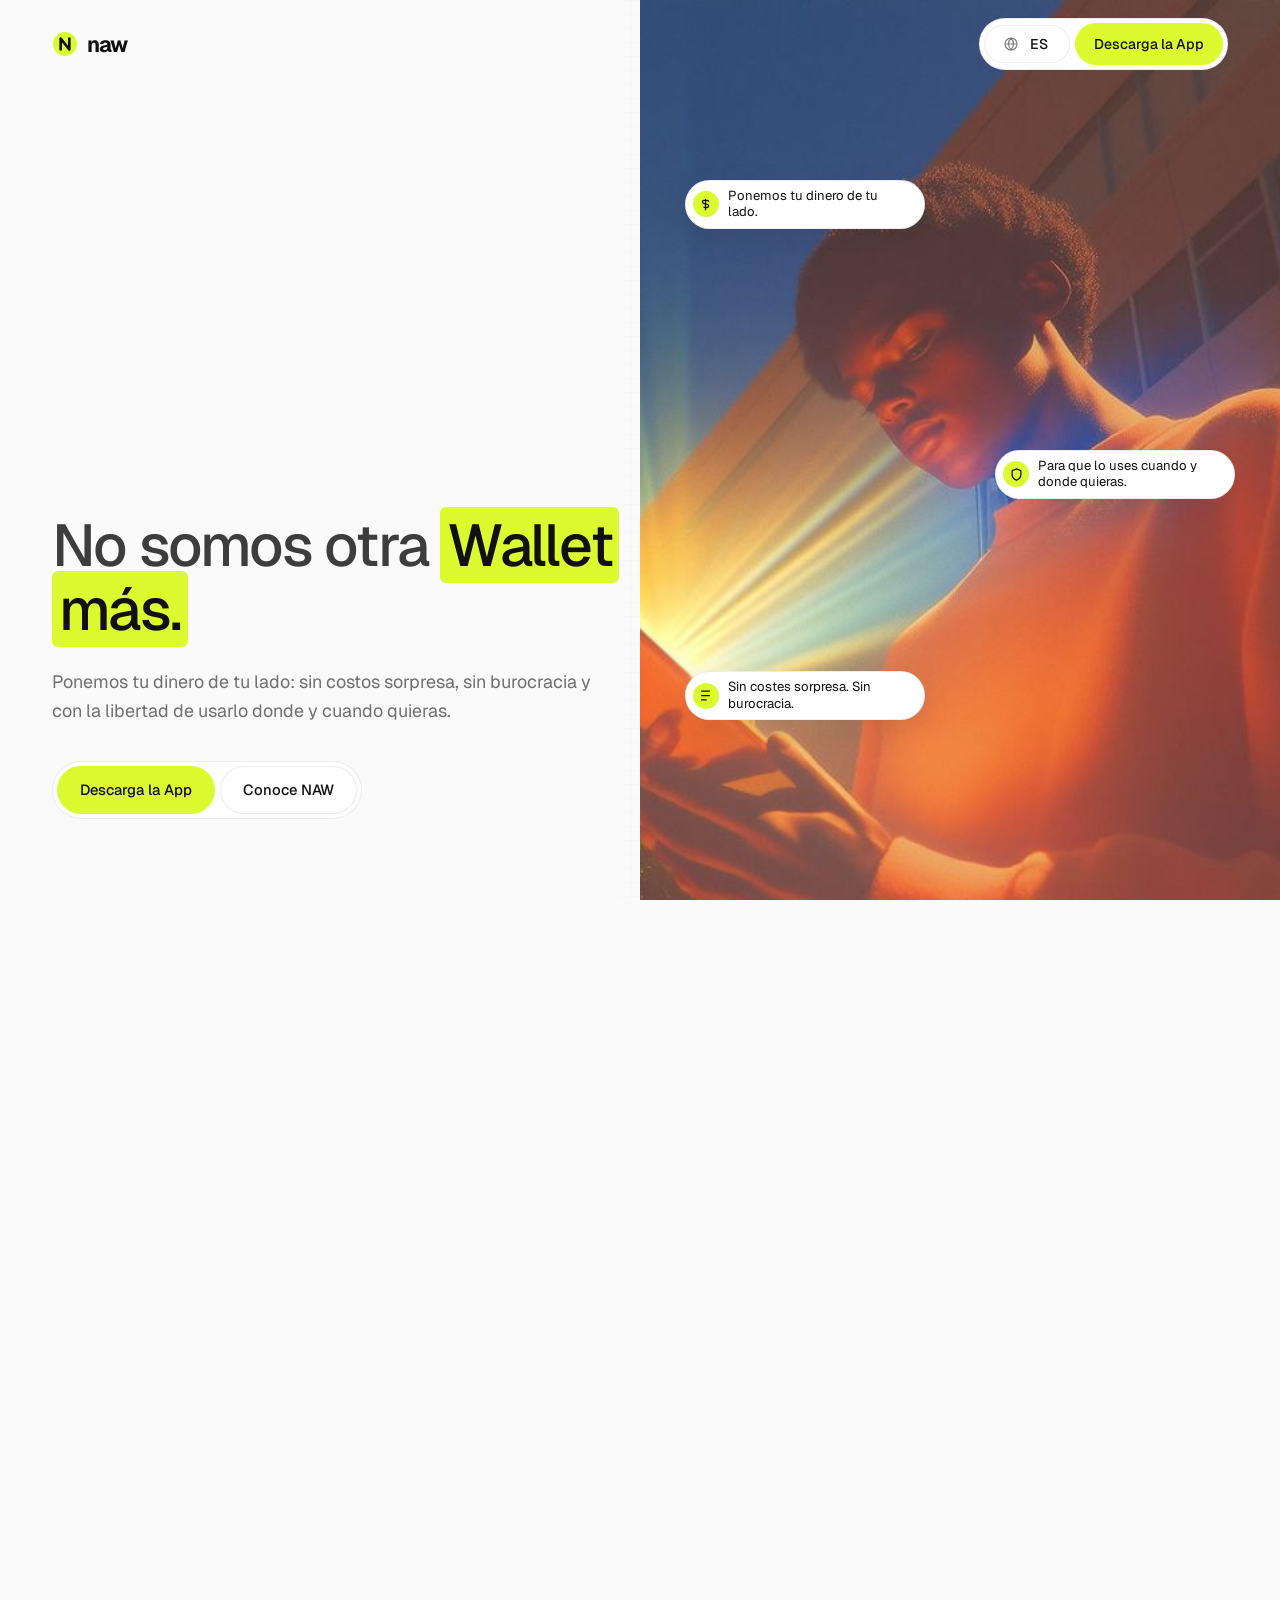
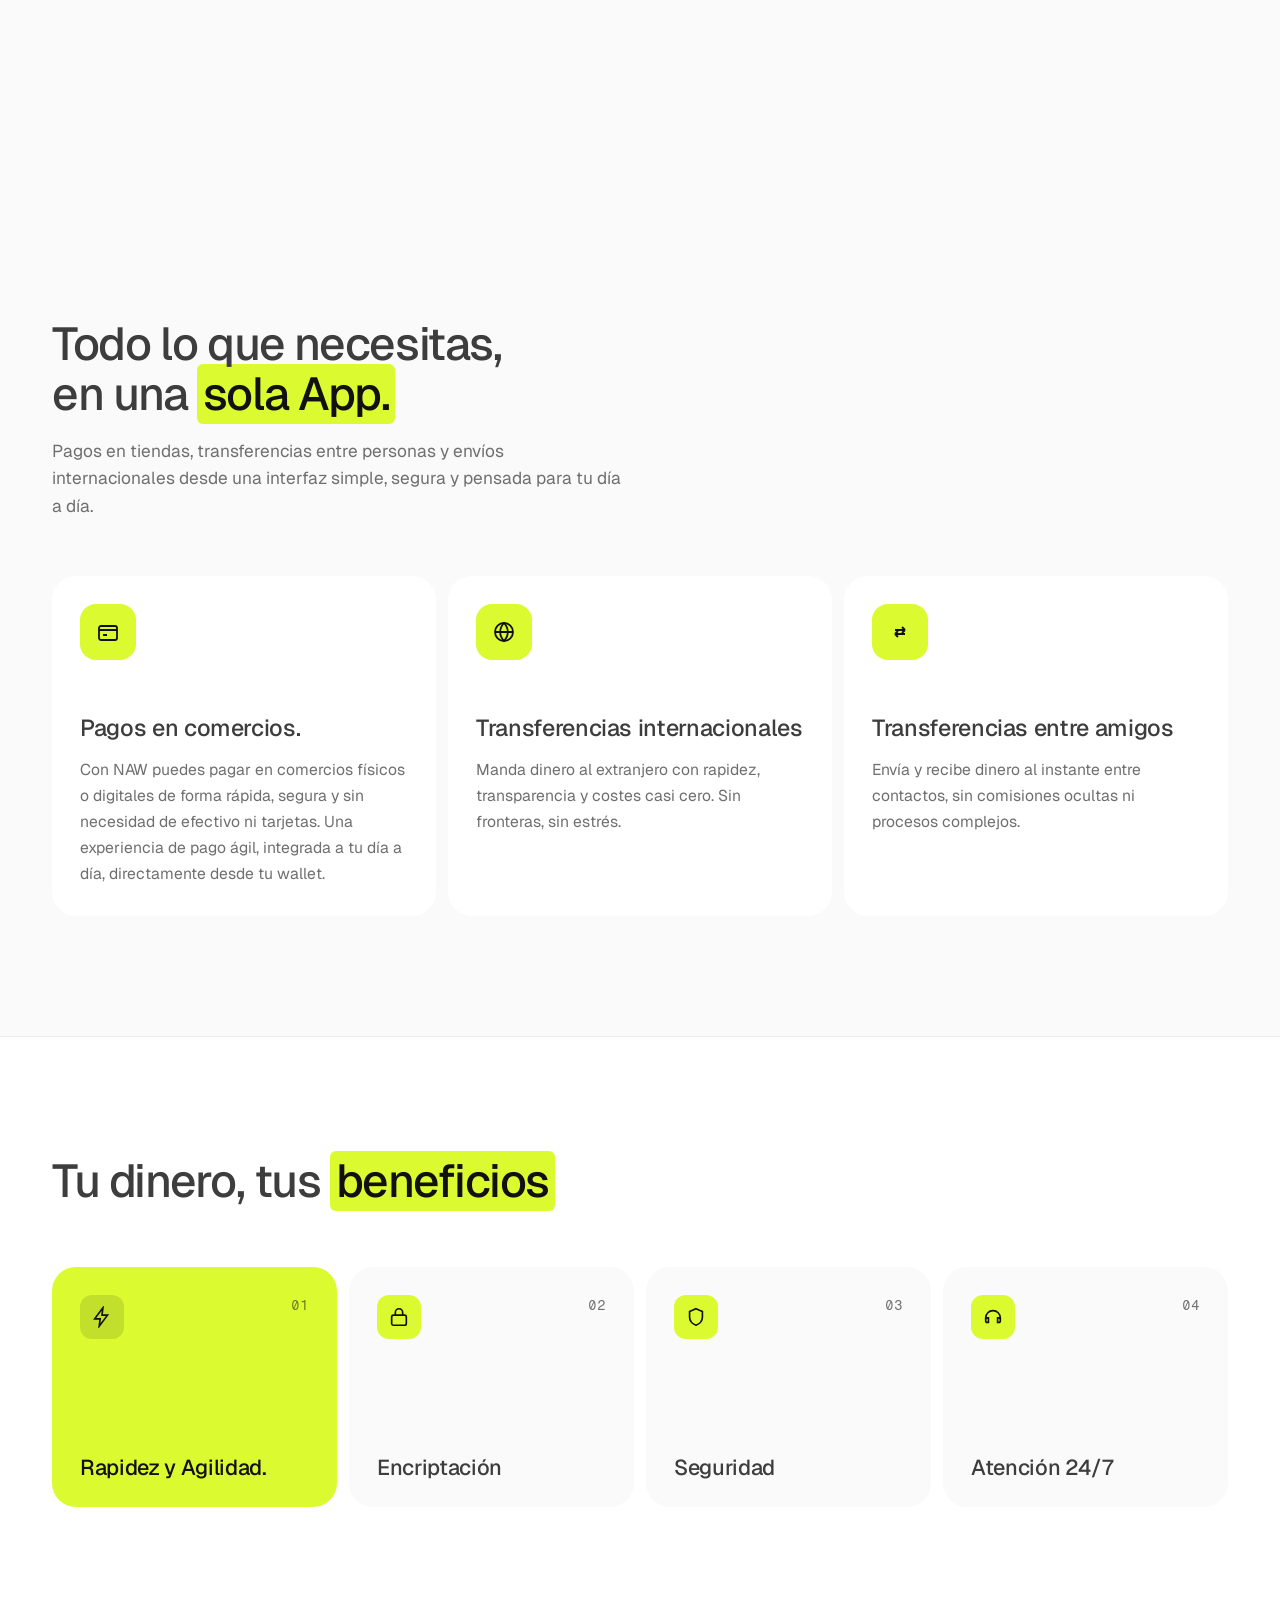
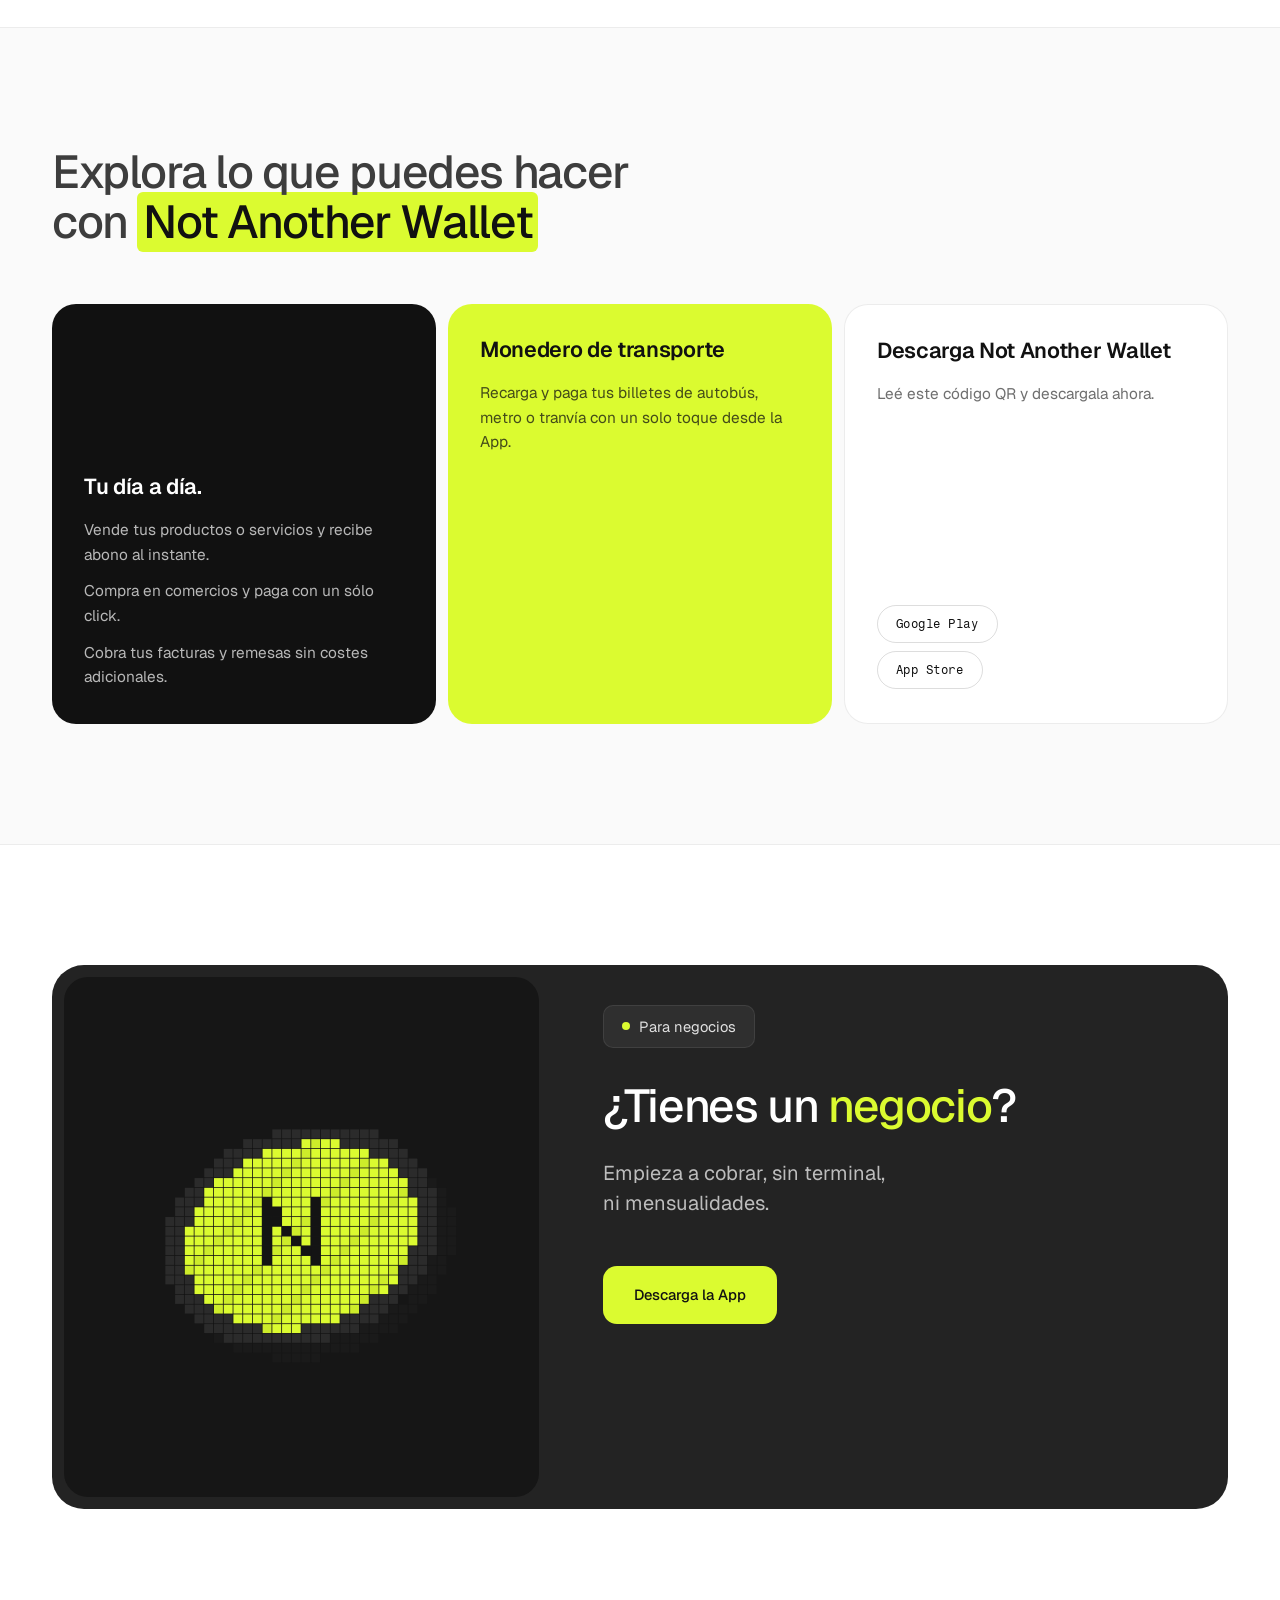
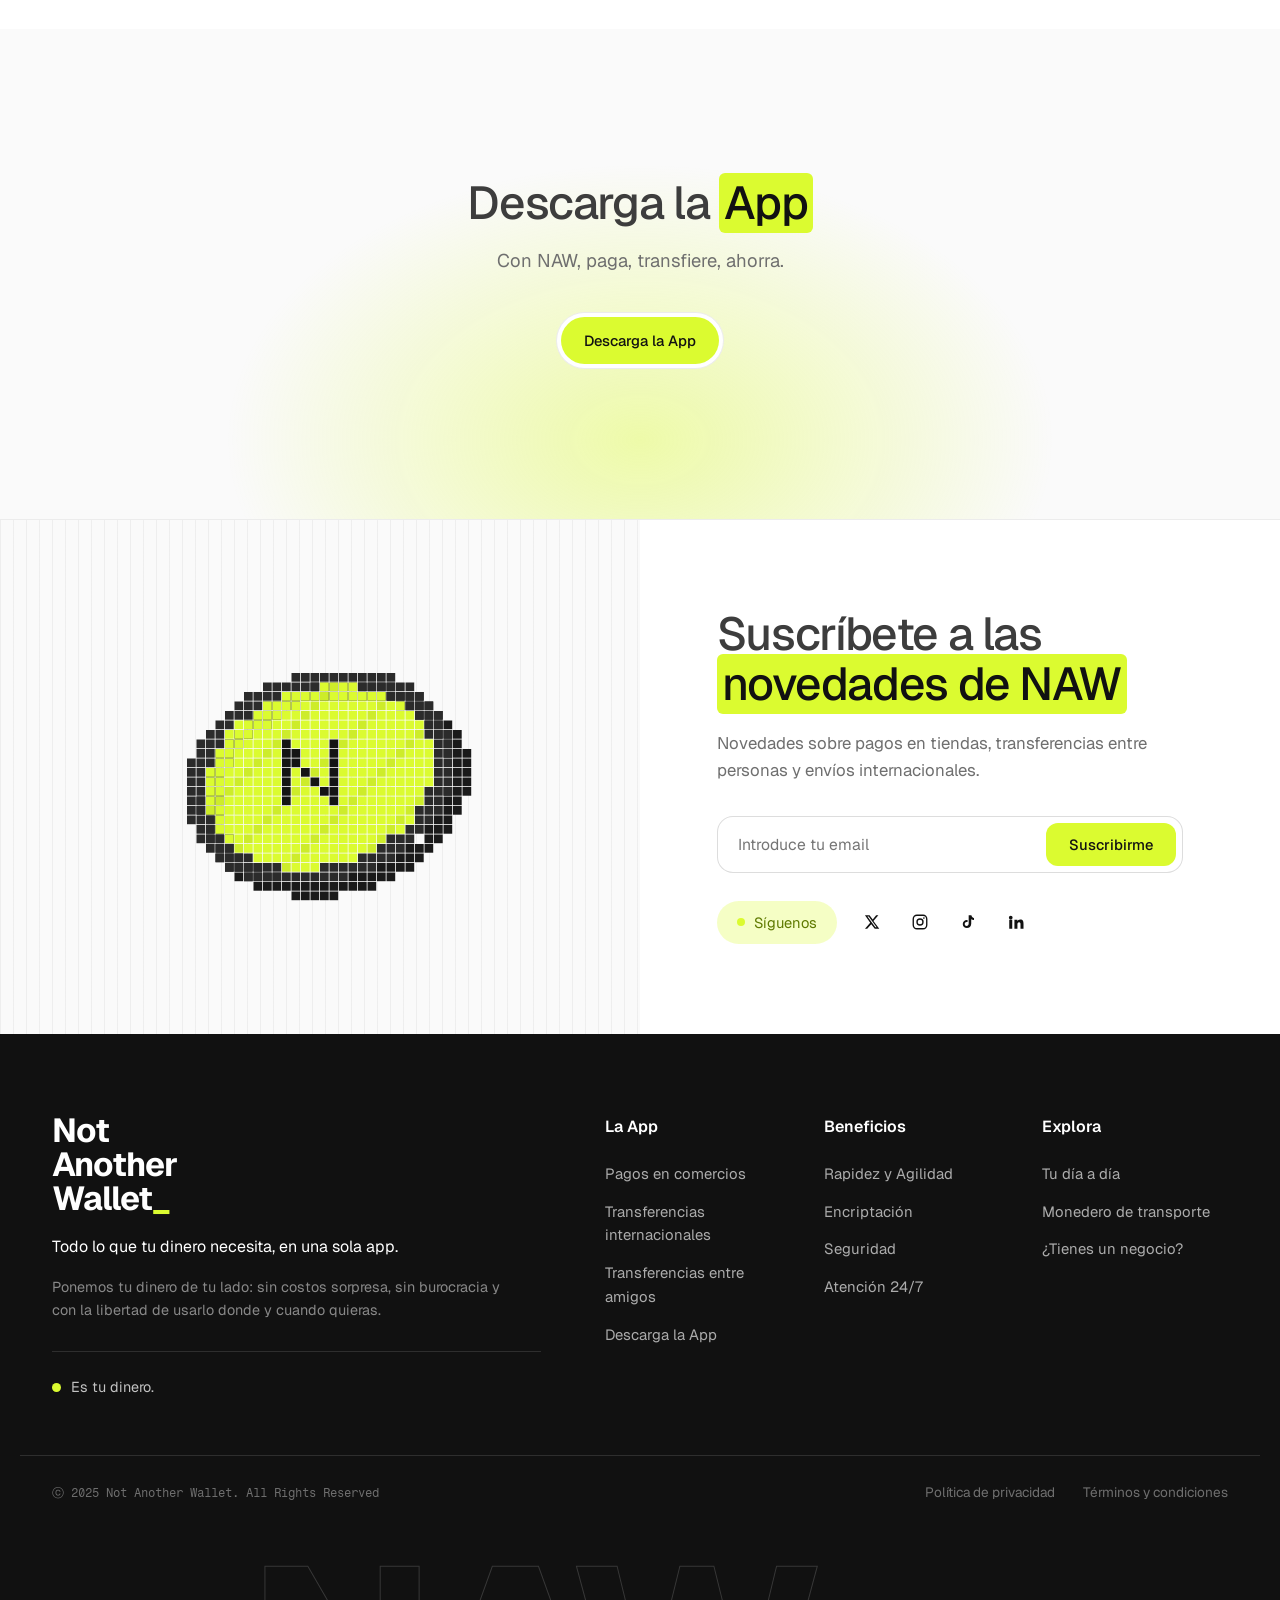
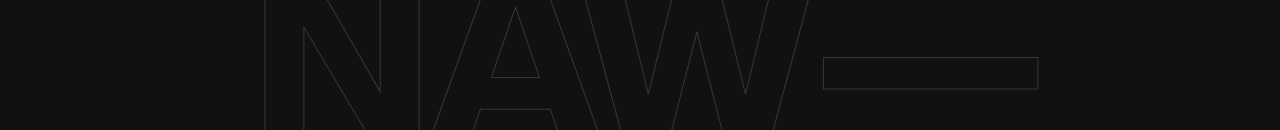
==== index.html @ c79d765e "NAW landing: V1 (hemi-style) + V0 (Framer clone) - Root: V1 build (hemi.xyz-inspired layout, lime br" ====
<!DOCTYPE html>
<html lang="es">
<head>
<meta charset="UTF-8">
<meta name="viewport" content="width=device-width, initial-scale=1.0">
<title>Not Another Wallet.</title>
<meta name="description" content="Todo lo que tu dinero necesita, en una sola app.">
<link rel="preconnect" href="https://fonts.googleapis.com">
<link rel="preconnect" href="https://fonts.gstatic.com" crossorigin>
<link href="https://fonts.googleapis.com/css2?family=Geist:wght@300;400;500;600;700&family=Fragment+Mono:wght@400&display=swap" rel="stylesheet">
<link rel="stylesheet" href="styles.css">
</head>
<body>

<!-- ============ NAV ============ -->
<header class="nav" id="nav">
  <div class="nav-inner">
    <a href="#" class="nav-logo">
      <span class="logo-mark"><svg viewBox="0 0 24 24" width="26" height="26"><circle cx="12" cy="12" r="11" fill="#dbfb30"/><path d="M8 17V7l8 10V7" stroke="#111" stroke-width="2.4" fill="none" stroke-linecap="round" stroke-linejoin="round"/></svg></span>
      <span class="logo-text">naw</span>
    </a>
    <div class="nav-cta">
      <button class="btn btn-white btn-sm lang-toggle" id="langToggle" type="button" aria-label="Cambiar a inglés">
        <svg viewBox="0 0 24 24" width="16" height="16" fill="none" stroke="currentColor" stroke-width="1.7"><circle cx="12" cy="12" r="9"/><path d="M3 12h18M12 3c2.4 2.6 3.7 5.7 3.7 9S14.4 18.4 12 21c-2.4-2.6-3.7-5.7-3.7-9S9.6 5.6 12 3Z"/></svg>
        <span id="langLabel">ES</span>
      </button>
      <a href="#descarga" class="btn btn-primary btn-sm" data-en="Download the App">Descarga la App</a>
      <button class="nav-burger" id="burger" aria-label="Menú"><span></span><span></span><span></span></button>
    </div>
  </div>
  <div class="nav-mobile" id="navMobile">
    <a href="#app" data-en="The App">La App</a>
    <a href="#beneficios" data-en="Benefits">Beneficios</a>
    <a href="#explora" data-en="Explore">Explora</a>
    <a href="#negocios" data-en="Business">Negocios</a>
    <a href="#descarga" class="btn btn-primary" data-en="Download the App">Descarga la App</a>
  </div>
</header>

<!-- ============ HERO ============ -->
<div class="hero-stage" id="heroStage">
<section class="hero">
  <div class="hero-pixels" aria-hidden="true"></div>
  <div class="hero-illustration reveal" data-delay="300">
    <figure class="hero-photo">
      <img src="assets/hero.png" alt="Persona usando Not Another Wallet en su teléfono" draggable="false">
    </figure>
    <div class="hero-chips">
      <span class="chip chip-1">
        <i><svg viewBox="0 0 24 24" width="15" height="15" fill="none" stroke="currentColor" stroke-width="2"><path d="M12 3v18M17 7.5C17 5.6 14.8 5 12 5s-5 .9-5 2.8c0 4.4 10 1.9 10 6.4 0 1.9-2.2 2.8-5 2.8c-1.4 0-2.5-.5-3-1.5"/></svg></i>
        <span data-en="We put your money on your side.">Ponemos tu dinero de tu lado.</span>
      </span>
      <span class="chip chip-2">
        <i><svg viewBox="0 0 24 24" width="15" height="15" fill="none" stroke="currentColor" stroke-width="2"><path d="M12 3l7 3v6c0 4-3 7.5-7 9-4-1.5-7-5-7-9V6l7-3Z"/></svg></i>
        <span data-en="So you can use it whenever and wherever you want.">Para que lo uses cuando y donde quieras.</span>
      </span>
      <span class="chip chip-3">
        <i><svg viewBox="0 0 24 24" width="15" height="15" fill="none" stroke="currentColor" stroke-width="2"><path d="M5 5h14M5 12h14M5 19h9"/></svg></i>
        <span data-en="No surprise fees. No red tape.">Sin costes sorpresa. Sin burocracia.</span>
      </span>
    </div>
  </div>
  <div class="container hero-inner">
    <div class="hero-copy">
      <h1 class="hero-title split-words" data-en='We&#39;re not another <span class="accent">Wallet.</span>'>
        No somos otra <span class="accent">Wallet más.</span>
      </h1>
      <p class="hero-sub reveal" data-delay="350" data-en="We put your money on your side: no surprise fees, no red tape, and the freedom to use it wherever and whenever you want.">
        Ponemos tu dinero de tu lado: sin costos sorpresa, sin burocracia
        y con la libertad de usarlo donde y cuando quieras.
      </p>
      <div class="btn-group reveal" data-delay="500">
        <a href="#descarga" class="btn btn-primary" data-en="Download the App">Descarga la App</a>
        <a href="#app" class="btn btn-white" data-en="Discover NAW">Conoce NAW</a>
      </div>
    </div>
  </div>
</section>
</div>

<!-- ============ TODO EN UNA SOLA APP ============ -->
<section class="section products" id="app">
  <div class="container">
    <h2 class="split-words" data-en='Everything you need,<br>in a <span class="accent">single App.</span>'>Todo lo que necesitas,<br>en una <span class="accent">sola App.</span></h2>
    <p class="section-sub reveal" data-en="In-store payments, transfers between people and international transfers from a simple, secure interface designed for your everyday life.">Pagos en tiendas, transferencias entre personas y envíos internacionales desde una interfaz simple, segura y pensada para tu día a día.</p>
    <div class="product-grid product-grid-3">
      <article class="pcard reveal">
        <div class="pcard-head">
          <span class="pcard-icon"><svg viewBox="0 0 24 24" width="24" height="24" fill="none" stroke="currentColor" stroke-width="1.8"><rect x="3" y="6" width="18" height="14" rx="2"/><path d="M3 10h18M7 15h4"/></svg></span>
          <span class="pcard-arrow">↗</span>
        </div>
        <h3 data-en="Payments at shops.">Pagos en comercios.</h3>
        <p class="pcard-desc" data-en="With NAW you can pay at physical or digital shops quickly, securely and with no need for cash or cards. A smooth payment experience, built into your everyday life, straight from your wallet.">Con NAW puedes pagar en comercios físicos o digitales de forma rápida, segura y sin necesidad de efectivo ni tarjetas. Una experiencia de pago ágil, integrada a tu día a día, directamente desde tu wallet.</p>
      </article>
      <article class="pcard reveal" data-delay="100">
        <div class="pcard-head">
          <span class="pcard-icon"><svg viewBox="0 0 24 24" width="24" height="24" fill="none" stroke="currentColor" stroke-width="1.8"><circle cx="12" cy="12" r="9"/><path d="M3 12h18M12 3c2.5 2.6 3.8 5.7 3.8 9S14.5 18.4 12 21c-2.5-2.6-3.8-5.7-3.8-9S9.5 5.6 12 3Z"/></svg></span>
          <span class="pcard-arrow">↗</span>
        </div>
        <h3 data-en="International transfers">Transferencias internacionales</h3>
        <p class="pcard-desc" data-en="Send money abroad with speed, transparency and near-zero cost. No borders, no stress.">Manda dinero al extranjero con rapidez, transparencia y costes casi cero. Sin fronteras, sin estrés.</p>
      </article>
      <article class="pcard reveal" data-delay="200">
        <div class="pcard-head">
          <span class="pcard-icon"><svg viewBox="0 0 24 24" width="24" height="24" fill="none" stroke="currentColor" stroke-width="1.8"><path d="M7 10h10m0 0-3-3m3 3-3 3M17 14H7m0 0 3-3m-3 3 3 3"/></svg></span>
          <span class="pcard-arrow">↗</span>
        </div>
        <h3 data-en="Transfers between friends">Transferencias entre amigos</h3>
        <p class="pcard-desc" data-en="Send and receive money instantly between contacts, with no hidden fees or complicated steps.">Envía y recibe dinero al instante entre contactos, sin comisiones ocultas ni procesos complejos.</p>
      </article>
    </div>
  </div>
</section>

<!-- ============ TU DINERO, TUS BENEFICIOS ============ -->
<section class="section benefits" id="beneficios">
  <div class="container">
    <h2 class="split-words" data-en='Your money, your <span class="accent">benefits</span>'>Tu dinero, tus <span class="accent">beneficios</span></h2>
    <div class="biz-grid">
      <article class="bcard bcard-orange reveal">
        <div class="bcard-head">
          <span class="bcard-icon"><svg viewBox="0 0 24 24" width="22" height="22" fill="none" stroke="currentColor" stroke-width="1.8"><path d="M13 2 4 14h6l-1 8 9-12h-6l1-8Z"/></svg></span>
          <span class="bcard-num mono">01</span>
        </div>
        <h3 data-en="Speed and Agility.">Rapidez y Agilidad.</h3>
      </article>
      <article class="bcard reveal" data-delay="100">
        <div class="bcard-head">
          <span class="bcard-icon"><svg viewBox="0 0 24 24" width="22" height="22" fill="none" stroke="currentColor" stroke-width="1.8"><rect x="4" y="10" width="16" height="11" rx="2"/><path d="M8 10V7a4 4 0 0 1 8 0v3"/></svg></span>
          <span class="bcard-num mono">02</span>
        </div>
        <h3 data-en="Encryption">Encriptación</h3>
      </article>
      <article class="bcard reveal" data-delay="200">
        <div class="bcard-head">
          <span class="bcard-icon"><svg viewBox="0 0 24 24" width="22" height="22" fill="none" stroke="currentColor" stroke-width="1.8"><path d="M12 3l7 3v6c0 4-3 7.5-7 9-4-1.5-7-5-7-9V6l7-3Z"/></svg></span>
          <span class="bcard-num mono">03</span>
        </div>
        <h3 data-en="Security">Seguridad</h3>
      </article>
      <article class="bcard reveal" data-delay="300">
        <div class="bcard-head">
          <span class="bcard-icon"><svg viewBox="0 0 24 24" width="22" height="22" fill="none" stroke="currentColor" stroke-width="1.8"><path d="M4 13a8 8 0 0 1 16 0M4 13v3a2 2 0 0 0 2 2h1v-5H6a2 2 0 0 0-2 2Zm16 0v3a2 2 0 0 1-2 2h-1v-5h1a2 2 0 0 1 2 2Z"/></svg></span>
          <span class="bcard-num mono">04</span>
        </div>
        <h3 data-en="24/7 Support">Atención 24/7</h3>
      </article>
    </div>
  </div>
</section>

<!-- ============ EXPLORA ============ -->
<section class="section explora" id="explora">
  <div class="container">
    <h2 class="split-words" data-en='Explore what you can do<br>with <span class="accent">Not Another Wallet</span>'>Explora lo que puedes hacer<br>con <span class="accent">Not Another Wallet</span></h2>
    <div class="explora-grid">
      <article class="ecard ecard-dark reveal">
        <h3 data-en="Your everyday.">Tu día a día.</h3>
        <p data-en="Sell your products or services and get paid instantly.">Vende tus productos o servicios y recibe abono al instante.</p>
        <p data-en="Shop at stores and pay with a single click.">Compra en comercios y paga con un sólo click.</p>
        <p data-en="Collect your invoices and remittances with no extra cost.">Cobra tus facturas y remesas sin costes adicionales.</p>
      </article>
      <article class="ecard ecard-lime reveal" data-delay="120">
        <h3 data-en="Transit wallet">Monedero de transporte</h3>
        <p data-en="Top up and pay for your bus, metro or tram tickets with a single tap from the App.">Recarga y paga tus billetes de autobús, metro o tranvía con un solo toque desde la App.</p>
      </article>
      <article class="ecard ecard-qr reveal" data-delay="240">
        <h3 data-en="Download Not Another Wallet">Descarga Not Another Wallet</h3>
        <p data-en="Scan this QR code and download it now.">Leé este código QR y descargala ahora.</p>
        <div class="stores">
          <span class="store mono">Google Play</span>
          <span class="store mono">App Store</span>
        </div>
      </article>
    </div>
  </div>
</section>

<!-- ============ ¿TIENES UN NEGOCIO? ============ -->
<section class="section negocios" id="negocios">
  <div class="container">
    <div class="about-shell reveal">
      <div class="about-media">
        <img src="assets/naw-coin.svg" alt="" class="about-coin" draggable="false">
      </div>
      <div class="about-content">
        <span class="badge-pill"><i></i><span data-en="For business">Para negocios</span></span>
        <h2 class="about-title split-words" data-en='Do you run a <span class="accent">business</span>?'>¿Tienes un <span class="accent">negocio</span>?</h2>
        <p class="about-lead" data-en="Start getting paid, with no card reader<br>and no monthly fees.">Empieza a cobrar, sin terminal,<br>ni mensualidades.</p>
        <a href="#descarga" class="btn btn-primary btn-rect" data-en="Download the App">Descarga la App</a>
      </div>
    </div>
  </div>
</section>

<!-- ============ CTA ============ -->
<section class="cta" id="descarga">
  <div class="cta-glow"></div>
  <div class="container cta-inner">
    <h2 class="split-words" data-en='Download the <span class="accent">App</span>'>Descarga la <span class="accent">App</span></h2>
    <p class="cta-sub reveal" data-en="With NAW: pay, transfer, save.">Con NAW, paga, transfiere, ahorra.</p>
    <div class="btn-group reveal" data-delay="150">
      <a href="#" class="btn btn-primary" data-en="Download the App">Descarga la App</a>
    </div>
  </div>
</section>

<!-- ============ NEWSLETTER ============ -->
<section class="newsletter">
  <div class="news-visual">
    <img src="assets/naw-coin.svg" alt="" draggable="false">
  </div>
  <div class="news-content">
    <h2 class="split-words" data-en='Subscribe to <span class="accent">NAW updates</span>'>Suscríbete a las <span class="accent">novedades de NAW</span></h2>
    <p class="news-sub reveal" data-en="Updates on in-store payments, transfers between people and international transfers.">Novedades sobre pagos en tiendas, transferencias entre personas y envíos internacionales.</p>
    <form class="news-form reveal" data-delay="100" onsubmit="return false">
      <input type="email" placeholder="Introduce tu email" data-en-placeholder="Enter your email" aria-label="Email">
      <button class="btn btn-primary" type="submit" data-en="Subscribe">Suscribirme</button>
    </form>
    <div class="follow reveal" data-delay="200">
      <span class="follow-label"><i></i><span data-en="Follow us">Síguenos</span></span>
      <a href="#" aria-label="X"><svg viewBox="0 0 24 24" width="18" height="18" fill="currentColor"><path d="M17.5 3h3l-6.6 7.5L21.7 21h-6l-4.7-6.1L5.6 21h-3l7-8L2.6 3h6.1l4.3 5.6L17.5 3Zm-1 16h1.6L7.6 4.7H5.9L16.5 19Z"/></svg></a>
      <a href="#" aria-label="Instagram"><svg viewBox="0 0 24 24" width="18" height="18" fill="none" stroke="currentColor" stroke-width="1.8"><rect x="3" y="3" width="18" height="18" rx="5"/><circle cx="12" cy="12" r="4"/><circle cx="17.2" cy="6.8" r="1.1" fill="currentColor" stroke="none"/></svg></a>
      <a href="#" aria-label="TikTok"><svg viewBox="0 0 24 24" width="18" height="18" fill="currentColor"><path d="M16.5 3c.4 2 1.6 3.4 3.5 3.7v2.6c-1.3.1-2.6-.3-3.7-1v5.9c0 3.4-2.6 5.8-5.8 5.8-2.9 0-5.5-2.2-5.5-5.4 0-3.4 2.9-5.8 6.4-5.3v2.8c-.4-.1-.8-.2-1.2-.2-1.5 0-2.6 1.1-2.6 2.6s1.1 2.7 2.6 2.7c1.5 0 2.7-1.1 2.7-2.8V3h3.6Z"/></svg></a>
      <a href="#" aria-label="LinkedIn"><svg viewBox="0 0 24 24" width="18" height="18" fill="currentColor"><path d="M4.98 3.5a2.5 2.5 0 1 1 0 5 2.5 2.5 0 0 1 0-5ZM3 9h4v12H3V9Zm7 0h3.8v1.7h.05c.53-.95 1.83-1.95 3.75-1.95 4 0 4.4 2.5 4.4 5.8V21h-4v-5.6c0-1.35-.03-3.1-1.9-3.1s-2.2 1.45-2.2 2.99V21h-4V9Z"/></svg></a>
    </div>
  </div>
</section>

<!-- ============ FOOTER ============ -->
<footer class="footer">
  <div class="container footer-top">
    <div class="footer-brand">
      <p class="footer-wordmark">Not<br>Another<br>Wallet<span class="accent-underscore">_</span></p>
      <p class="footer-tagline" data-en="Everything your money needs, in a single app.">Todo lo que tu dinero necesita, en una sola app.</p>
      <p class="footer-note" data-en="We put your money on your side: no surprise fees, no red tape, and the freedom to use it wherever and whenever you want.">Ponemos tu dinero de tu lado: sin costos sorpresa, sin burocracia y con la libertad de usarlo donde y cuando quieras.</p>
      <p class="footer-status"><i></i><span data-en="It&#39;s your money.">Es tu dinero.</span></p>
    </div>
    <div class="footer-cols">
      <div class="footer-col">
        <p class="footer-head" data-en="The App">La App</p>
        <a href="#app" data-en="Payments at shops">Pagos en comercios</a>
        <a href="#app" data-en="International transfers">Transferencias internacionales</a>
        <a href="#app" data-en="Transfers between friends">Transferencias entre amigos</a>
        <a href="#descarga" data-en="Download the App">Descarga la App</a>
      </div>
      <div class="footer-col">
        <p class="footer-head" data-en="Benefits">Beneficios</p>
        <a href="#beneficios" data-en="Speed and Agility">Rapidez y Agilidad</a>
        <a href="#beneficios" data-en="Encryption">Encriptación</a>
        <a href="#beneficios" data-en="Security">Seguridad</a>
        <a href="#beneficios" data-en="24/7 Support">Atención 24/7</a>
      </div>
      <div class="footer-col">
        <p class="footer-head" data-en="Explore">Explora</p>
        <a href="#explora" data-en="Your everyday">Tu día a día</a>
        <a href="#explora" data-en="Transit wallet">Monedero de transporte</a>
        <a href="#negocios" data-en="Do you run a business?">¿Tienes un negocio?</a>
      </div>
    </div>
  </div>
  <div class="container footer-bottom">
    <p class="mono">ⓒ 2025 Not Another Wallet. All Rights Reserved</p>
    <nav class="footer-legal">
      <a href="#" data-en="Privacy Policy">Política de privacidad</a>
      <a href="#" data-en="Terms &amp; Conditions">Términos y condiciones</a>
    </nav>
  </div>
  <div class="footer-word" aria-hidden="true">NAW—</div>
</footer>

<script src="script.js"></script>
</body>
</html>
---- styles.css ----
/* ============ TOKENS ============ */
:root {
  --bg: #fafafa;
  --surface: #ffffff;
  --border: rgba(17, 17, 17, 0.08);
  --border-strong: rgba(17, 17, 17, 0.14);
  --text: #111111;
  --heading: #3d3d3d;
  --text-dim: #6f6f6f;
  --accent: #dbfb30;
  --accent-dark: #c9e825;
  --accent-ink: #111111;
  --accent-text: #5f7a00;
  --accent-soft: rgba(219, 251, 48, 0.28);
  --dark: #111111;
  --dark-2: #1c1c1c;
  --font-sans: 'Geist', 'Inter', system-ui, sans-serif;
  --font-mono: 'Fragment Mono', ui-monospace, monospace;
  --ease: cubic-bezier(0.22, 1, 0.36, 1);
  --nav-h: 88px;
  --r-card: 24px;
}

* { margin: 0; padding: 0; box-sizing: border-box; }
html { scroll-behavior: smooth; }

body {
  background: var(--bg);
  color: var(--text);
  font-family: var(--font-sans);
  font-size: 16px;
  line-height: 1.6;
  -webkit-font-smoothing: antialiased;
  overflow-x: hidden;
}

::selection { background: var(--accent); color: var(--accent-ink); }

.container { max-width: 1240px; margin: 0 auto; padding: 0 32px; }
.mono { font-family: var(--font-mono); }

/* Brand accent: lime is too light for text on light surfaces, so it is used as a
   marker fill in headlines and as a darkened tone for small text. */
.accent { color: var(--accent-text); }
h1 .accent, h2 .accent {
  color: var(--accent-ink);
  background: var(--accent);
  box-decoration-break: clone;
  -webkit-box-decoration-break: clone;
  padding: 0 0.12em;
  border-radius: 6px;
}
.about-content .accent { color: var(--accent); background: transparent; padding: 0; }

h1, h2, h3 { font-weight: 500; color: var(--heading); letter-spacing: -0.03em; line-height: 1.08; }
h2 { font-size: clamp(2rem, 3.6vw, 2.9rem); }
h3 { font-size: 1.15rem; color: var(--text); letter-spacing: -0.015em; }

.eyebrow {
  font-family: var(--font-mono);
  font-size: 0.8rem;
  text-transform: uppercase;
  letter-spacing: 0.14em;
  color: var(--accent-text);
  margin-bottom: 18px;
}
.section-sub { color: var(--text-dim); font-size: 1.08rem; max-width: 52ch; margin: 18px 0 0; }

/* word-split reveal */
.split-words .w {
  display: inline-block;
  opacity: 0;
  transform: translateY(0.6em);
  transition: opacity 0.7s var(--ease), transform 0.7s var(--ease);
  transition-delay: calc(var(--wi) * 55ms);
}
.split-words.visible .w { opacity: 1; transform: translateY(0); }

/* ============ BUTTONS ============ */
.btn {
  display: inline-flex;
  align-items: center;
  justify-content: center;
  gap: 7px;
  padding: 11px 22px;
  border-radius: 999px;
  font-family: var(--font-sans);
  font-size: 0.92rem;
  font-weight: 500;
  text-decoration: none;
  cursor: pointer;
  border: 1px solid transparent;
  transition: background 0.25s, border-color 0.25s, color 0.25s;
  white-space: nowrap;
}
.btn-primary { background: var(--accent); color: var(--accent-ink); }
.btn-primary:hover { background: var(--accent-dark); }
.btn-white { background: #fff; color: var(--text); border-color: var(--border-strong); }
.btn-white:hover { border-color: rgba(17,17,17,0.3); }
.btn-sm { padding: 9px 18px; font-size: 0.88rem; }
.chev { font-size: 0.75em; line-height: 1; translate: 0 -2px; opacity: 0.6; }

/* Segmented button group (hemi hero style) */
.btn-group {
  display: inline-flex;
  gap: 5px;
  padding: 4px;
  background: #fff;
  border: 1px solid var(--border);
  border-radius: 999px;
}
.btn-group .btn-white { border-color: var(--border); }

.link-arrow {
  display: inline-flex;
  align-items: center;
  gap: 8px;
  color: var(--text);
  font-weight: 500;
  text-decoration: none;
  border-bottom: 1px solid var(--border-strong);
  padding-bottom: 3px;
  transition: color 0.25s, border-color 0.25s;
}
.link-arrow:hover { color: var(--accent-text); border-color: var(--accent-text); }
.link-arrow .arrow { transition: transform 0.3s var(--ease); }
.link-arrow:hover .arrow { transform: translateX(4px); }

/* ============ NAV ============ */
.nav {
  position: fixed;
  inset: 0 0 auto 0;
  z-index: 100;
  background: transparent;
}
.nav-inner {
  max-width: 1240px;
  margin: 0 auto;
  padding: 0 32px;
  height: var(--nav-h);
  display: flex;
  align-items: center;
  gap: 40px;
}
.nav-logo { display: flex; align-items: center; gap: 9px; text-decoration: none; color: var(--text); }
.logo-mark { display: grid; place-items: center; }
.logo-text { font-weight: 700; font-size: 1.35rem; letter-spacing: -0.04em; color: #111; }
.nav-cta {
  display: flex;
  align-items: center;
  gap: 5px;
  margin-left: auto;
  padding: 4px;
  background: #fff;
  border: 1px solid var(--border);
  border-radius: 999px;
}
.nav-cta .btn-white { border-color: var(--border); }
.lang-toggle { gap: 8px; font-variant-numeric: tabular-nums; }
.lang-toggle svg { opacity: 0.55; }
.lang-toggle #langLabel { min-width: 1.7em; text-align: center; }
.nav-burger { display: none; flex-direction: column; gap: 5px; background: none; border: 0; cursor: pointer; padding: 6px; }
.nav-burger span { width: 22px; height: 2px; background: var(--text); transition: 0.3s; }
.nav-mobile { display: none; }

/* ============ HERO ============ */
/* The stage is taller than the viewport: the hero pins while the photo
   expands to full width, then the page scrolls on. --expand is set by JS. */
.hero-stage { position: relative; height: 200svh; }
.hero {
  position: sticky;
  top: 0;
  height: 100svh;
  display: flex;
  align-items: flex-end;
  padding: calc(var(--nav-h) + 60px) 0 clamp(70px, 9vh, 120px);
  overflow: hidden;
  --expand: 0;
}
.hero-pixels {
  position: absolute;
  top: 0; right: 0; bottom: 0; left: 46%;
  background-image:
    linear-gradient(rgba(17, 17, 17, 0.05) 1px, transparent 1px),
    linear-gradient(90deg, rgba(17, 17, 17, 0.05) 1px, transparent 1px);
  background-size: 14px 14px;
  mask-image: linear-gradient(90deg, transparent, black 26%);
  -webkit-mask-image: linear-gradient(90deg, transparent, black 26%);
  pointer-events: none;
}
.hero-inner {
  position: relative;
  width: 100%;
  display: grid;
  grid-template-columns: 1fr 1fr;
  align-items: center;
  gap: 40px;
}
.hero-copy {
  position: relative;
  z-index: 2;
  opacity: clamp(0, calc(1 - var(--expand) * 2), 1);
  transform: translateX(calc(var(--expand) * -60px));
}
.hero-title {
  font-size: clamp(2.5rem, 4.6vw, 3.9rem);
  line-height: 1.1;
  margin-bottom: 26px;
  max-width: 14ch;
}
.hero-sub {
  font-size: clamp(1rem, 1.4vw, 1.12rem);
  color: var(--text-dim);
  max-width: 47ch;
  margin-bottom: 36px;
}
/* Floating pills around the coin (as on the original hero) */
.hero-chips { position: absolute; inset: 0; pointer-events: none; }
.chip {
  position: absolute;
  display: inline-flex;
  align-items: center;
  gap: 9px;
  background: #fff;
  border: 1px solid var(--border);
  border-radius: 999px;
  padding: 7px 16px 7px 7px;
  font-size: 0.82rem;
  line-height: 1.25;
  color: var(--text);
  max-width: 15rem;
  box-shadow: 0 10px 30px rgba(17, 17, 17, 0.1);
  animation: chipFloat 6s ease-in-out infinite;
}
.chip i {
  flex: none;
  width: 26px; height: 26px;
  display: grid; place-items: center;
  border-radius: 50%;
  background: var(--accent);
  color: var(--accent-ink);
}
.chip-1 { top: 20%; left: 7%; }
.chip-2 { top: 50%; right: 7%; animation-delay: -2s; }
.chip-3 { bottom: 20%; left: 7%; animation-delay: -4s; }
@keyframes chipFloat {
  0%, 100% { translate: 0 0; }
  50% { translate: 0 -10px; }
}
/* Full-bleed photo panel: right half, growing to the full viewport on scroll */
.hero-illustration {
  position: absolute;
  top: 0; right: 0; bottom: 0;
  width: calc(50% + 50% * var(--expand));
  will-change: width;
}
.hero-photo {
  position: absolute;
  inset: 0;
  overflow: hidden;
  /* Shown until assets/hero.png loads — mirrors the photo's tones. */
  background: linear-gradient(200deg, #123a86 0%, #2f5fb0 35%, #e8813a 72%, #f5a15b 100%);
  color: transparent;
}
.hero-photo img {
  width: 100%;
  height: 100%;
  object-fit: cover;
  display: block;
  user-select: none;
}
.coin {
  width: min(460px, 100%);
  animation: coinFloat 7s ease-in-out infinite;
  user-select: none;
}
@keyframes coinFloat {
  0%, 100% { transform: translateY(0) rotate(0.001deg); }
  50% { transform: translateY(-14px) rotate(0.001deg); }
}

/* ============ DARK SHELL (hemi about layout) ============ */
.section { padding: 120px 0; }
.negocios { background: var(--surface); border-top: 1px solid var(--border); }
.about-shell {
  display: grid;
  grid-template-columns: 0.9fr 1.1fr;
  gap: 64px;
  background: #232323;
  border-radius: 32px;
  padding: 12px 44px 12px 12px;
}
.about-media {
  background: #161616;
  border-radius: 24px;
  display: grid;
  place-items: center;
  min-height: 520px;
  overflow: hidden;
}
.about-coin {
  width: min(400px, 82%);
  animation: coinFloat 7s ease-in-out infinite;
  user-select: none;
}
.about-content { display: flex; flex-direction: column; align-items: flex-start; padding: 28px 12px 12px 0; }
.badge-pill {
  display: inline-flex;
  align-items: center;
  gap: 9px;
  font-size: 0.92rem;
  color: rgba(255, 255, 255, 0.85);
  background: rgba(255, 255, 255, 0.06);
  border: 1px solid rgba(255, 255, 255, 0.08);
  border-radius: 10px;
  padding: 9px 18px;
  margin-bottom: 34px;
}
.badge-pill i { width: 8px; height: 8px; border-radius: 50%; background: var(--accent); }
.about-title { color: #fff; margin-bottom: 26px; }
.about-lead { color: rgba(255, 255, 255, 0.7); font-size: 1.25rem; line-height: 1.5; margin-bottom: 48px; }
.about-cols {
  display: grid;
  grid-template-columns: 1fr 1fr;
  gap: 44px;
  margin-bottom: 56px;
}
.about-col h3 { color: #fff; font-size: 1.3rem; margin-bottom: 16px; }
.about-col p { color: rgba(255, 255, 255, 0.62); font-size: 0.95rem; line-height: 1.7; }
.btn-rect { border-radius: 14px; padding: 16px 30px; }

/* ============ PRODUCTS (hemi yield-card layout) ============ */
.product-grid { display: grid; grid-template-columns: 1fr 1fr; gap: 12px; margin-top: 56px; }
.product-grid-3 { grid-template-columns: repeat(3, 1fr); }
.pcard {
  background: var(--surface);
  border-radius: var(--r-card);
  padding: 28px;
  min-height: 340px;
  display: flex;
  flex-direction: column;
  transition: background 0.35s var(--ease);
}
.pcard:hover { background: #f2f1ee; }
.pcard-head { display: flex; align-items: flex-start; justify-content: space-between; margin-bottom: 56px; }
.pcard-icon {
  width: 56px; height: 56px;
  display: grid; place-items: center;
  border-radius: 16px;
  background: var(--accent);
  color: var(--accent-ink);
}
.pcard-arrow {
  width: 56px; height: 56px;
  display: grid; place-items: center;
  border-radius: 16px;
  background: #fff;
  font-size: 1.35rem;
  color: var(--heading);
  line-height: 1;
  opacity: 0;
  transition: opacity 0.3s var(--ease), transform 0.35s var(--ease);
}
.pcard:hover .pcard-arrow { opacity: 1; }
.pcard-arrow:hover { transform: translate(3px, -3px); }
.pcard h3 { font-size: 1.45rem; font-weight: 500; color: var(--heading); margin-bottom: 16px; }
.pcard-desc { color: var(--text-dim); font-size: 0.98rem; line-height: 1.65; max-width: 52ch; }

/* ============ STEPS ============ */
.steps-section { background: var(--surface); border-top: 1px solid var(--border); border-bottom: 1px solid var(--border); }
.steps-inner { display: grid; grid-template-columns: 1fr 1.1fr; gap: 80px; align-items: start; }
.steps-visual { position: sticky; top: calc(var(--nav-h) + 40px); }
.steps-visual h2 { max-width: 14ch; }
.steps-list { display: flex; flex-direction: column; }
.step {
  display: flex;
  gap: 28px;
  align-items: flex-start;
  padding: 34px 4px;
  border-top: 1px solid var(--border);
}
.step:hover .step-num { background: var(--accent); border-color: var(--accent); color: var(--accent-ink); }
.step-num {
  flex: none;
  width: 48px; height: 48px;
  display: grid; place-items: center;
  border: 1px solid var(--border-strong);
  color: var(--heading);
  border-radius: 50%;
  font-size: 1rem;
  transition: background 0.3s, color 0.3s, border-color 0.3s;
}
.step h3 { font-size: 1.25rem; margin-bottom: 6px; }
.step p { color: var(--text-dim); max-width: 52ch; }
.steps-ctas { display: flex; gap: 12px; padding-top: 36px; border-top: 1px solid var(--border); }

/* ============ EXPLORA (wide cards) ============ */
.explora h2 { margin-bottom: 56px; }
.explora-grid { display: grid; grid-template-columns: repeat(3, 1fr); gap: 12px; }
.ecard {
  border-radius: var(--r-card);
  padding: 34px 32px;
  min-height: 420px;
  display: flex;
  flex-direction: column;
  gap: 12px;
  transition: transform 0.45s var(--ease);
}
.ecard:hover { transform: translateY(-4px); }
.ecard h3 { font-size: 1.35rem; font-weight: 600; margin-bottom: 8px; }
.ecard p { font-size: 0.96rem; line-height: 1.6; }
.ecard-dark { background: var(--dark); color: #fff; justify-content: flex-end; }
.ecard-dark h3 { color: #fff; }
.ecard-dark p { color: rgba(255, 255, 255, 0.7); }
.ecard-lime { background: var(--accent); color: var(--accent-ink); }
.ecard-lime h3 { color: var(--accent-ink); }
.ecard-lime p { color: rgba(17, 17, 17, 0.75); }
.ecard-qr { background: var(--surface); border: 1px solid var(--border); }
.ecard-qr p { color: var(--text-dim); }
.ecard-qr .stores { display: flex; flex-direction: column; gap: 8px; margin-top: auto; align-items: flex-start; }
.store {
  font-size: 0.78rem;
  letter-spacing: 0.04em;
  color: var(--text);
  border: 1px solid var(--border-strong);
  border-radius: 999px;
  padding: 8px 18px;
}

/* ============ BENEFITS (numbered cards) ============ */
.benefits { background: var(--surface); border-top: 1px solid var(--border); border-bottom: 1px solid var(--border); }
.benefits h2 { max-width: 26ch; margin-bottom: 60px; }
.biz-grid { display: grid; grid-template-columns: repeat(4, 1fr); gap: 12px; }
.bcard {
  background: var(--bg);
  border-radius: var(--r-card);
  padding: 28px;
  min-height: 240px;
  display: flex;
  flex-direction: column;
  transition: background 0.35s var(--ease);
}
.bcard:hover { background: #f2f1ee; }
.bcard-head { display: flex; align-items: flex-start; justify-content: space-between; margin-bottom: auto; }
.bcard-icon {
  width: 44px; height: 44px;
  display: grid; place-items: center;
  border-radius: 12px;
  background: var(--accent);
  color: var(--accent-ink);
}
.bcard-num { font-size: 0.85rem; color: var(--text-dim); }
.bcard h3 { margin-top: auto; font-size: 1.35rem; font-weight: 500; color: var(--heading); }
.bcard p { color: var(--text-dim); font-size: 0.93rem; margin-top: 10px; }
.bcard-orange, .bcard-orange:hover { background: var(--accent); }
.bcard-orange h3 { color: var(--accent-ink); }
.bcard-orange p { color: rgba(17, 17, 17, 0.7); }
.bcard-orange .bcard-icon { background: rgba(17, 17, 17, 0.12); color: var(--accent-ink); }
.bcard-orange .bcard-num { color: rgba(17, 17, 17, 0.55); }
.biz-ctas { display: flex; gap: 12px; margin-top: 48px; }

/* ============ CTA ============ */
.cta { position: relative; text-align: center; padding: 150px 0; overflow: hidden; }
.cta-glow {
  position: absolute;
  left: 50%; bottom: -45%;
  width: 900px; height: 600px;
  transform: translateX(-50%);
  background: radial-gradient(ellipse at center, rgba(219, 251, 48, 0.4), transparent 65%);
  pointer-events: none;
}
.cta-inner { position: relative; z-index: 1; display: flex; flex-direction: column; align-items: center; }
.cta-sub { color: var(--text-dim); font-size: 1.15rem; margin: 18px 0 36px; }
.cta-sub strong { color: var(--text); }

/* ============ NEWSLETTER ============ */
.newsletter {
  display: grid;
  grid-template-columns: 1fr 1fr;
  align-items: center;
  border-top: 1px solid var(--border);
  background: var(--surface);
}
.news-visual {
  align-self: stretch;
  display: grid;
  place-items: center;
  padding: 90px 40px;
  background:
    repeating-linear-gradient(90deg, rgba(17, 17, 17, 0.05) 0 1px, transparent 1px 13px),
    var(--bg);
}
.news-visual img { width: min(380px, 80%); }
.news-content { padding: 90px clamp(32px, 6vw, 96px); max-width: 620px; }
.news-content h2 { margin-bottom: 20px; }
.news-sub { color: var(--text-dim); font-size: 1.05rem; max-width: 44ch; margin-bottom: 32px; }
.news-form {
  display: flex;
  gap: 8px;
  padding: 6px 6px 6px 20px;
  background: #fff;
  border: 1px solid var(--border-strong);
  border-radius: 16px;
  max-width: 30rem;
}
.news-form input {
  flex: 1;
  min-width: 0;
  border: 0;
  outline: 0;
  background: transparent;
  font-family: var(--font-sans);
  font-size: 0.98rem;
  color: var(--text);
}
.news-form .btn { border-radius: 12px; }
.follow { display: flex; align-items: center; gap: 6px; margin-top: 28px; }
.follow-label {
  display: inline-flex;
  align-items: center;
  gap: 9px;
  background: var(--accent-soft);
  color: var(--accent-text);
  border-radius: 999px;
  padding: 10px 20px;
  font-size: 0.92rem;
  margin-right: 8px;
}
.follow-label i { width: 8px; height: 8px; border-radius: 50%; background: var(--accent); }
.follow a {
  width: 42px; height: 42px;
  display: grid; place-items: center;
  border-radius: 12px;
  color: var(--text);
  transition: background 0.25s, color 0.25s;
}
.follow a:hover { background: var(--accent); color: var(--accent-ink); }

/* ============ FOOTER ============ */
.footer { background: var(--dark); color: #fff; overflow: hidden; padding-top: 80px; }
.footer-top {
  display: grid;
  grid-template-columns: 1.1fr 1.4fr;
  align-items: start;
  gap: 64px;
  padding-bottom: 56px;
}
.footer-wordmark {
  font-size: clamp(1.7rem, 2.6vw, 2.2rem);
  font-weight: 700;
  line-height: 1.02;
  letter-spacing: -0.03em;
  color: #fff;
}
.accent-underscore { color: var(--accent); }
.footer-tagline { color: #fff; font-size: 1rem; margin-top: 18px; }
.footer-note {
  color: rgba(255, 255, 255, 0.5);
  font-size: 0.9rem;
  line-height: 1.65;
  margin-top: 16px;
  max-width: 46ch;
}
.footer-status {
  display: flex;
  align-items: center;
  gap: 10px;
  margin-top: 28px;
  padding-top: 24px;
  border-top: 1px solid rgba(255, 255, 255, 0.12);
  font-size: 0.9rem;
  color: rgba(255, 255, 255, 0.75);
}
.footer-status i { width: 9px; height: 9px; border-radius: 50%; background: var(--accent); }
.footer-cols { display: grid; grid-template-columns: repeat(3, 1fr); gap: 32px; }
.footer-col { display: flex; flex-direction: column; gap: 14px; }
.footer-head { font-size: 1rem; font-weight: 600; color: #fff; margin-bottom: 8px; }
.footer-col a { color: rgba(255, 255, 255, 0.65); font-size: 0.93rem; text-decoration: none; transition: color 0.25s; }
.footer-col a:hover { color: var(--accent); }
.footer-bottom {
  display: flex;
  align-items: center;
  justify-content: space-between;
  gap: 20px;
  flex-wrap: wrap;
  border-top: 1px solid rgba(255, 255, 255, 0.12);
  padding-top: 26px;
  padding-bottom: 26px;
}
.footer-bottom p { font-size: 0.78rem; color: rgba(255, 255, 255, 0.5); }
.footer-legal { display: flex; gap: 28px; }
.footer-legal a { color: rgba(255, 255, 255, 0.75); font-size: 0.9rem; text-decoration: none; transition: color 0.25s; }
.footer-legal a:hover { color: var(--accent); }
.footer-word {
  font-size: clamp(5rem, 20vw, 17rem);
  font-weight: 700;
  letter-spacing: -0.05em;
  line-height: 0.78;
  text-align: center;
  color: transparent;
  -webkit-text-stroke: 1px rgba(255, 255, 255, 0.16);
  user-select: none;
  transform: translateY(14%);
  transition: -webkit-text-stroke-color 0.5s;
}
.footer-word:hover { -webkit-text-stroke-color: var(--accent); }
.footer-bottom p { font-size: 0.78rem; color: var(--text-dim); }
.footer-legal { display: flex; gap: 28px; }
.footer-legal a { color: var(--text-dim); font-size: 0.85rem; text-decoration: none; transition: color 0.25s; }
.footer-legal a:hover { color: var(--accent-text); }

/* ============ REVEAL ============ */
.reveal {
  opacity: 0;
  transform: translateY(28px);
  transition: opacity 0.85s var(--ease), transform 0.85s var(--ease);
  transition-delay: var(--d, 0ms);
}
.reveal.visible { opacity: 1; transform: translateY(0); }

@media (prefers-reduced-motion: reduce) {
  *, *::before, *::after { animation-duration: 0.001s !important; transition-duration: 0.001s !important; }
  .reveal, .split-words .w { opacity: 1; transform: none; }
  .hero-stage { height: auto; }
  .hero { position: static; height: auto; min-height: 100svh; }
}

/* ============ RESPONSIVE ============ */
@media (max-width: 1080px) {
  .biz-grid { grid-template-columns: repeat(2, 1fr); }
  .product-grid-3, .explora-grid { grid-template-columns: 1fr 1fr; }
  .ecard { min-height: 340px; }
}
@media (max-width: 900px) {
  .hero-stage { height: auto; }
  .hero { position: static; height: auto; min-height: 0; flex-direction: column; align-items: stretch; gap: 44px; }
  .hero-inner { grid-template-columns: 1fr; order: 1; }
  .hero-title { max-width: none; }
  .hero-pixels { left: 0; mask-image: linear-gradient(180deg, transparent 40%, black); -webkit-mask-image: linear-gradient(180deg, transparent 40%, black); }
  .hero-illustration { position: relative; width: auto; order: 2; margin: 0 32px; }
  .hero-photo { position: relative; inset: auto; aspect-ratio: 4 / 3; border-radius: 26px; }
  .coin { width: min(360px, 80%); }
  .steps-inner { grid-template-columns: 1fr; gap: 48px; }
  .steps-visual { position: static; }
  .about-shell { grid-template-columns: 1fr; gap: 24px; padding: 12px 12px 24px; }
  .about-media { min-height: 340px; }
  .about-content { padding: 8px 8px 16px; }
  .about-cols { grid-template-columns: 1fr; gap: 28px; }
  .product-grid, .product-grid-3, .explora-grid { grid-template-columns: 1fr; }
  .biz-grid { grid-template-columns: 1fr 1fr; }
  .bcard { min-height: 0; }
  .ecard { min-height: 0; }
  .footer-top { grid-template-columns: 1fr; gap: 44px; }
  .newsletter { grid-template-columns: 1fr; }
  .news-visual { padding: 56px 32px; }
  .news-content { padding: 56px 32px 72px; max-width: none; }
}
@media (max-width: 720px) {
  .nav-cta .btn:not(.lang-toggle) { display: none; }
  .nav-cta { background: transparent; border: 0; padding: 0; }
  .nav-burger { display: flex; }
  .nav-mobile {
    display: none;
    flex-direction: column;
    padding: 8px 32px 24px;
    background: rgba(250, 250, 250, 0.97);
    backdrop-filter: blur(16px);
    border-bottom: 1px solid var(--border);
  }
  .nav-mobile.open { display: flex; }
  .nav-mobile a { color: var(--text); text-decoration: none; padding: 13px 0; font-size: 1.05rem; border-bottom: 1px solid var(--border); }
  .nav-mobile a.btn { border: 0; justify-content: center; margin-top: 14px; color: #fff; }
  .section { padding: 80px 0; }
  .product-grid, .product-grid-3, .biz-grid, .explora-grid { grid-template-columns: 1fr; }
  .pcard { padding: 24px; min-height: 0; }
  .pcard-head { margin-bottom: 32px; }
  .btn-group { flex-direction: column; width: 100%; border-radius: 28px; }
  .footer-cols { grid-template-columns: 1fr 1fr; gap: 28px; }
  .news-form { flex-direction: column; border-radius: 20px; padding: 10px; }
  .news-form input { padding: 10px 12px; }
  .follow { flex-wrap: wrap; }
  .hero-chips { position: static; display: flex; flex-direction: column; gap: 10px; margin-top: 28px; }
  .chip { position: static; max-width: none; animation: none; }
  .hero-illustration { min-height: 0; }
}
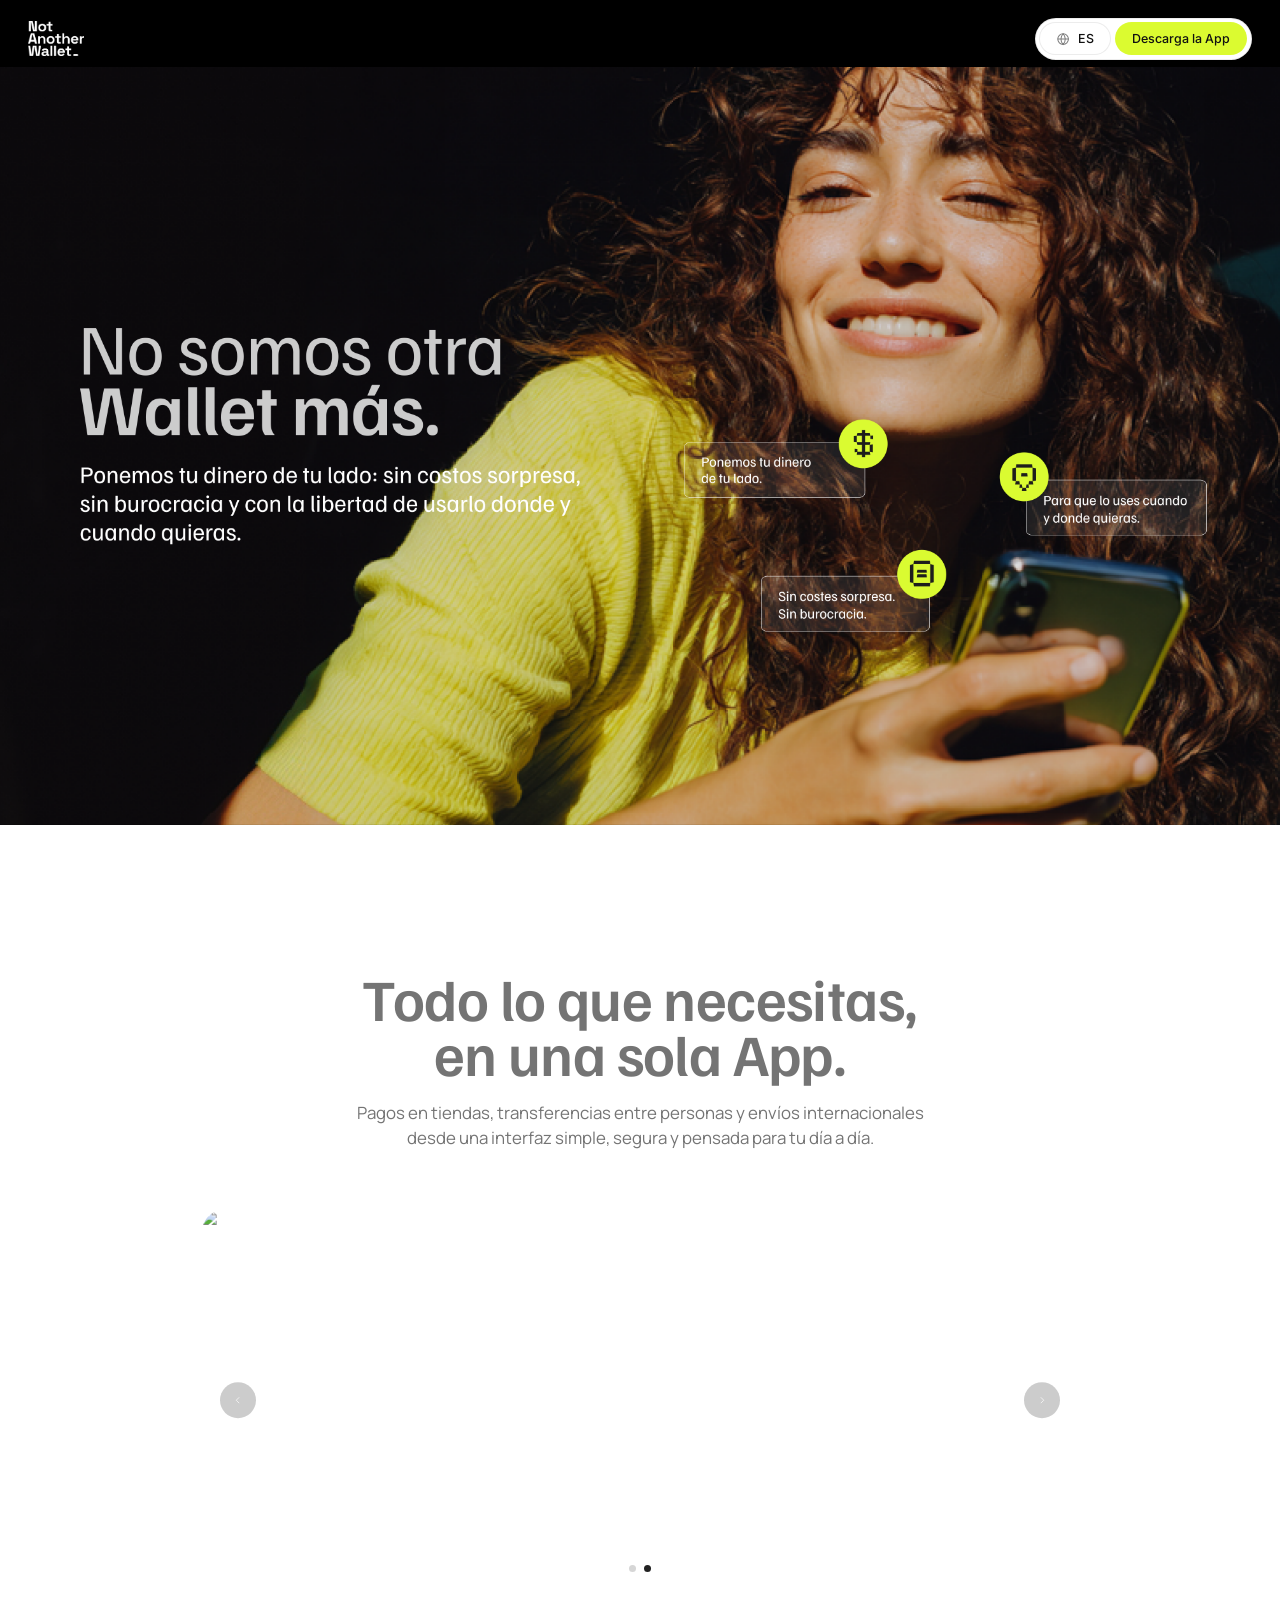
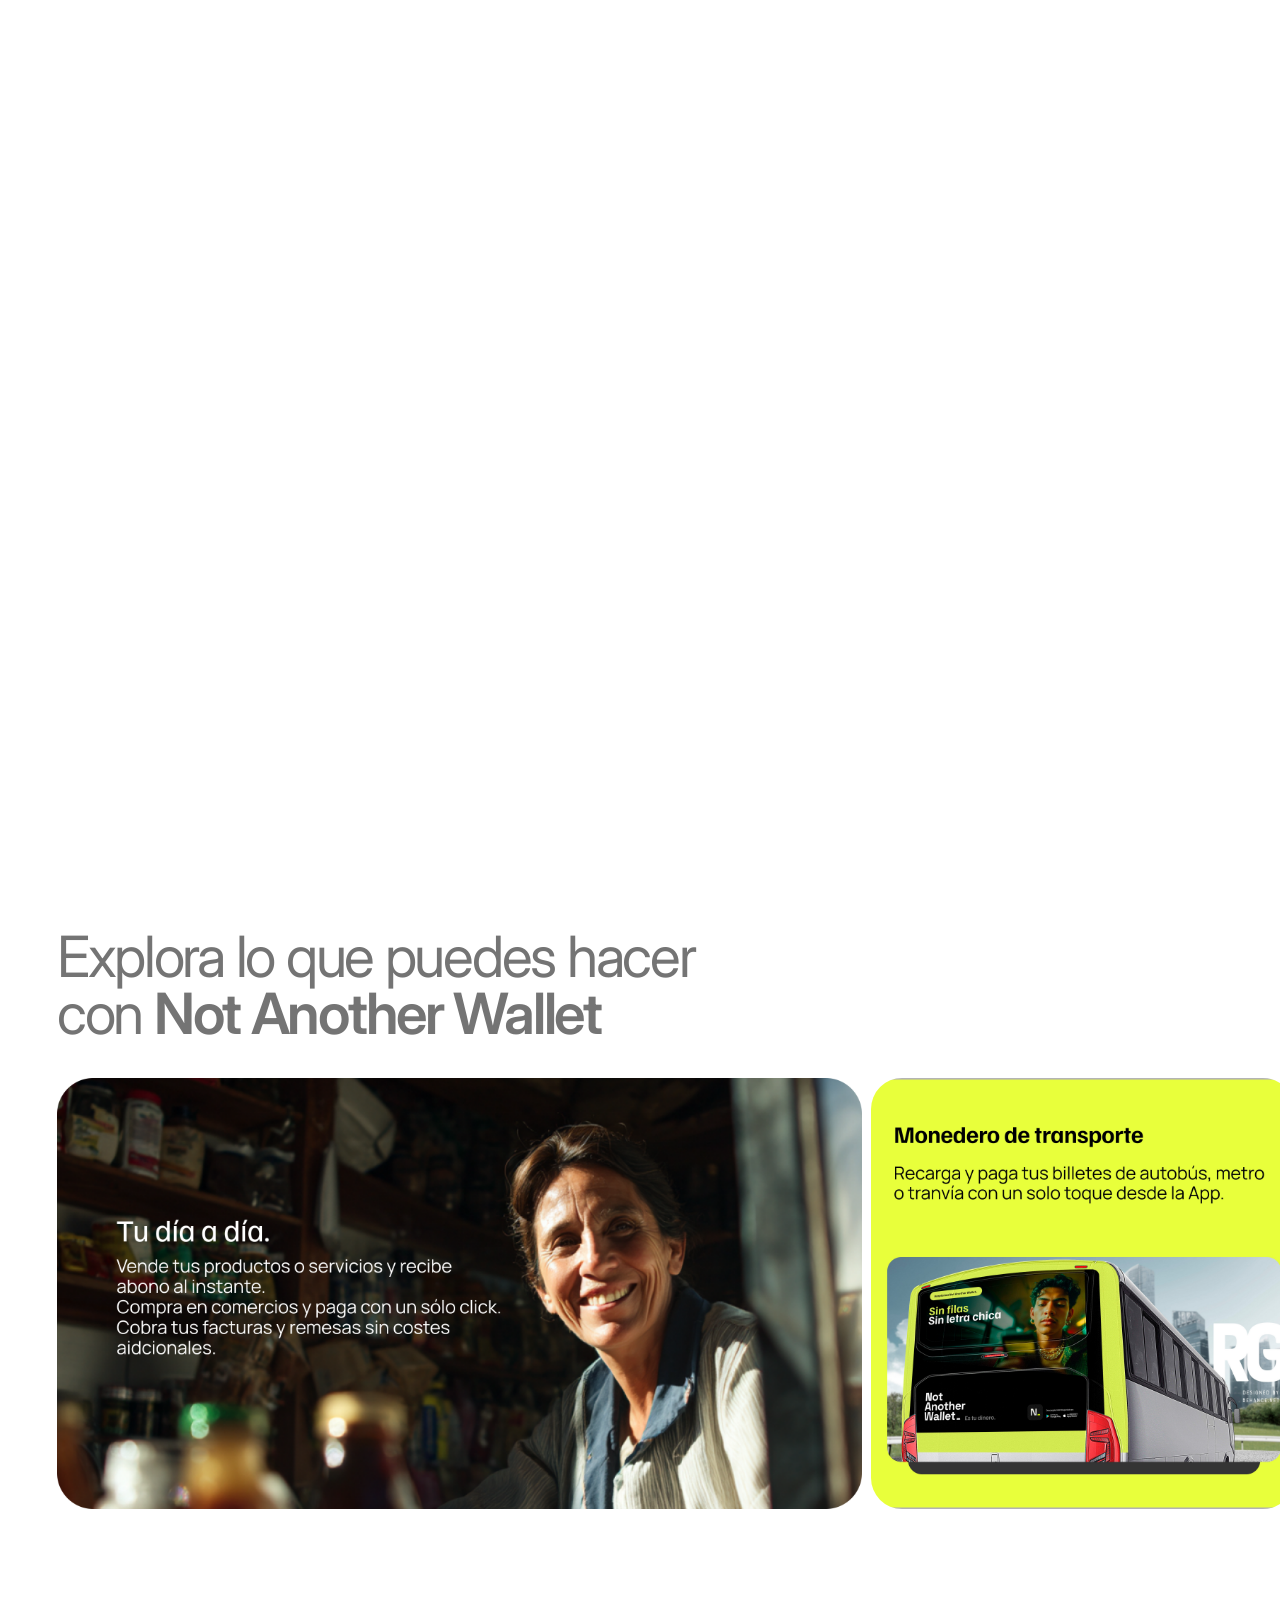
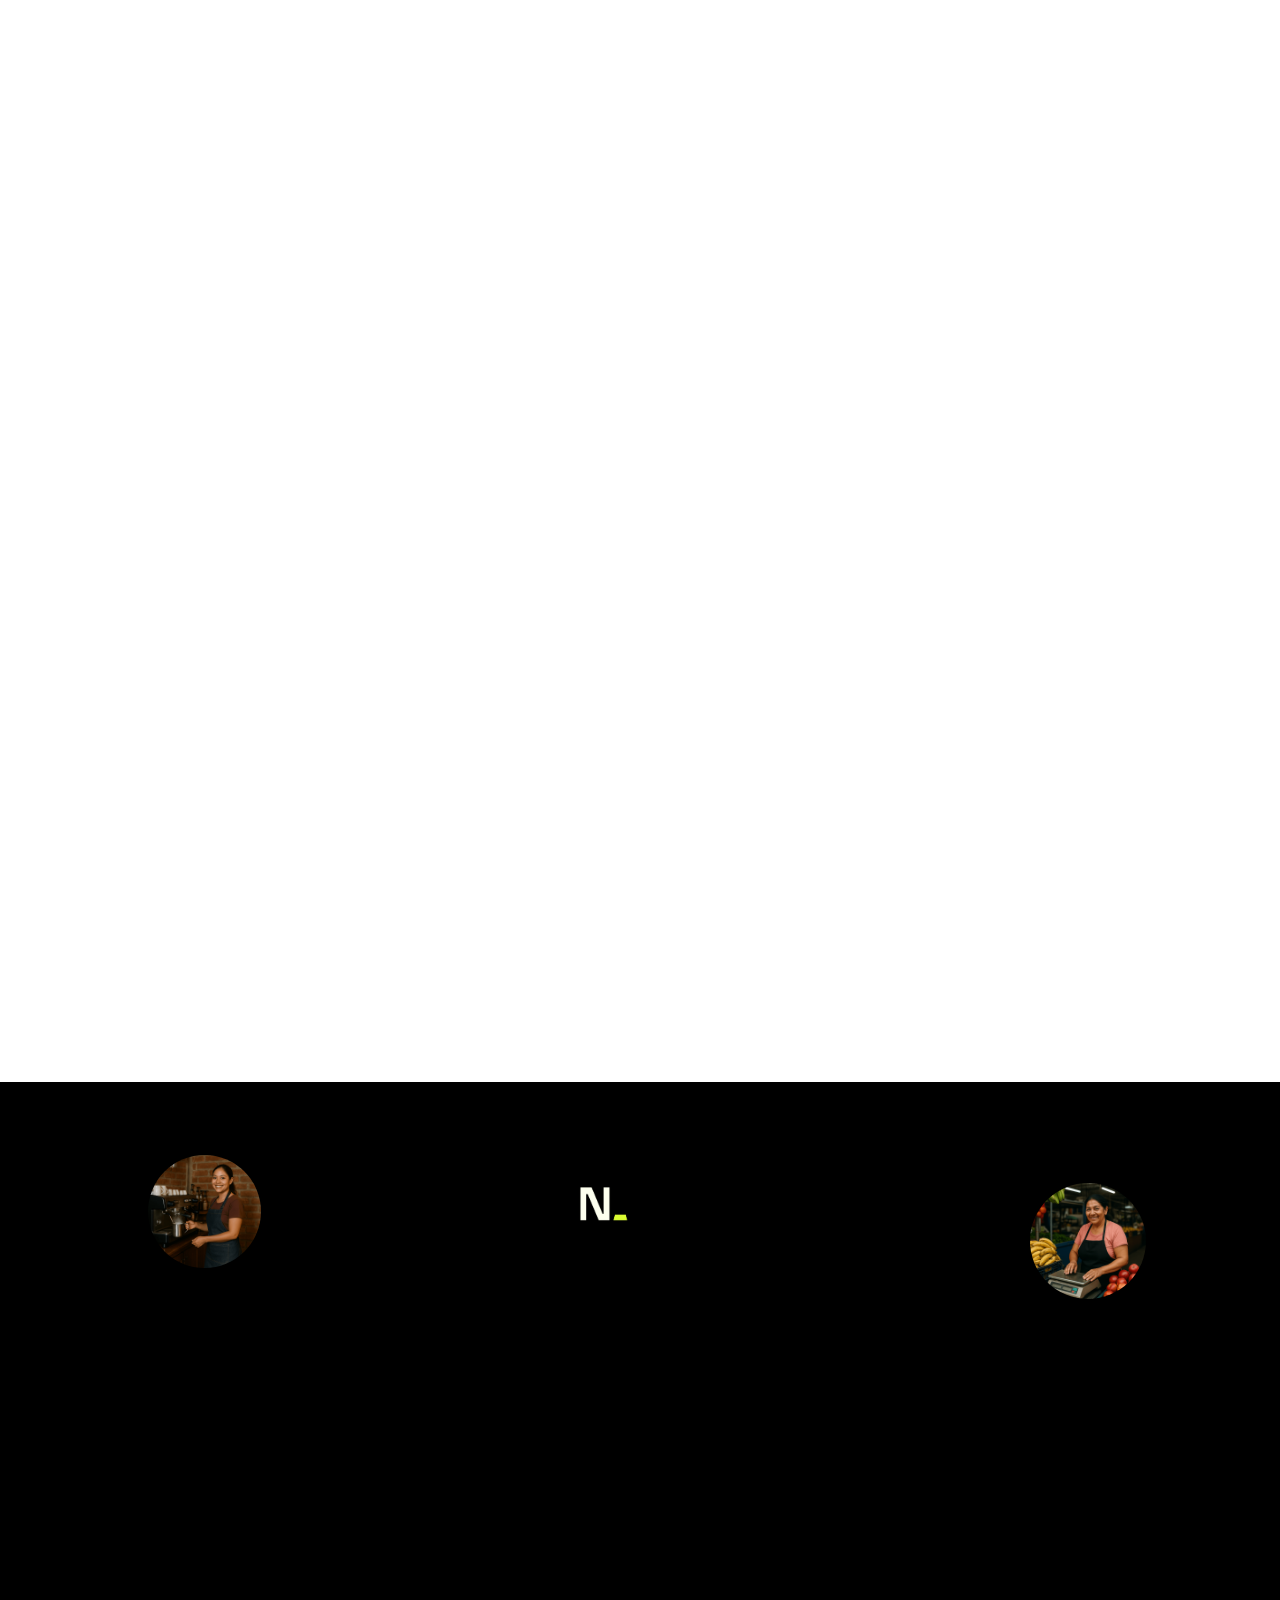
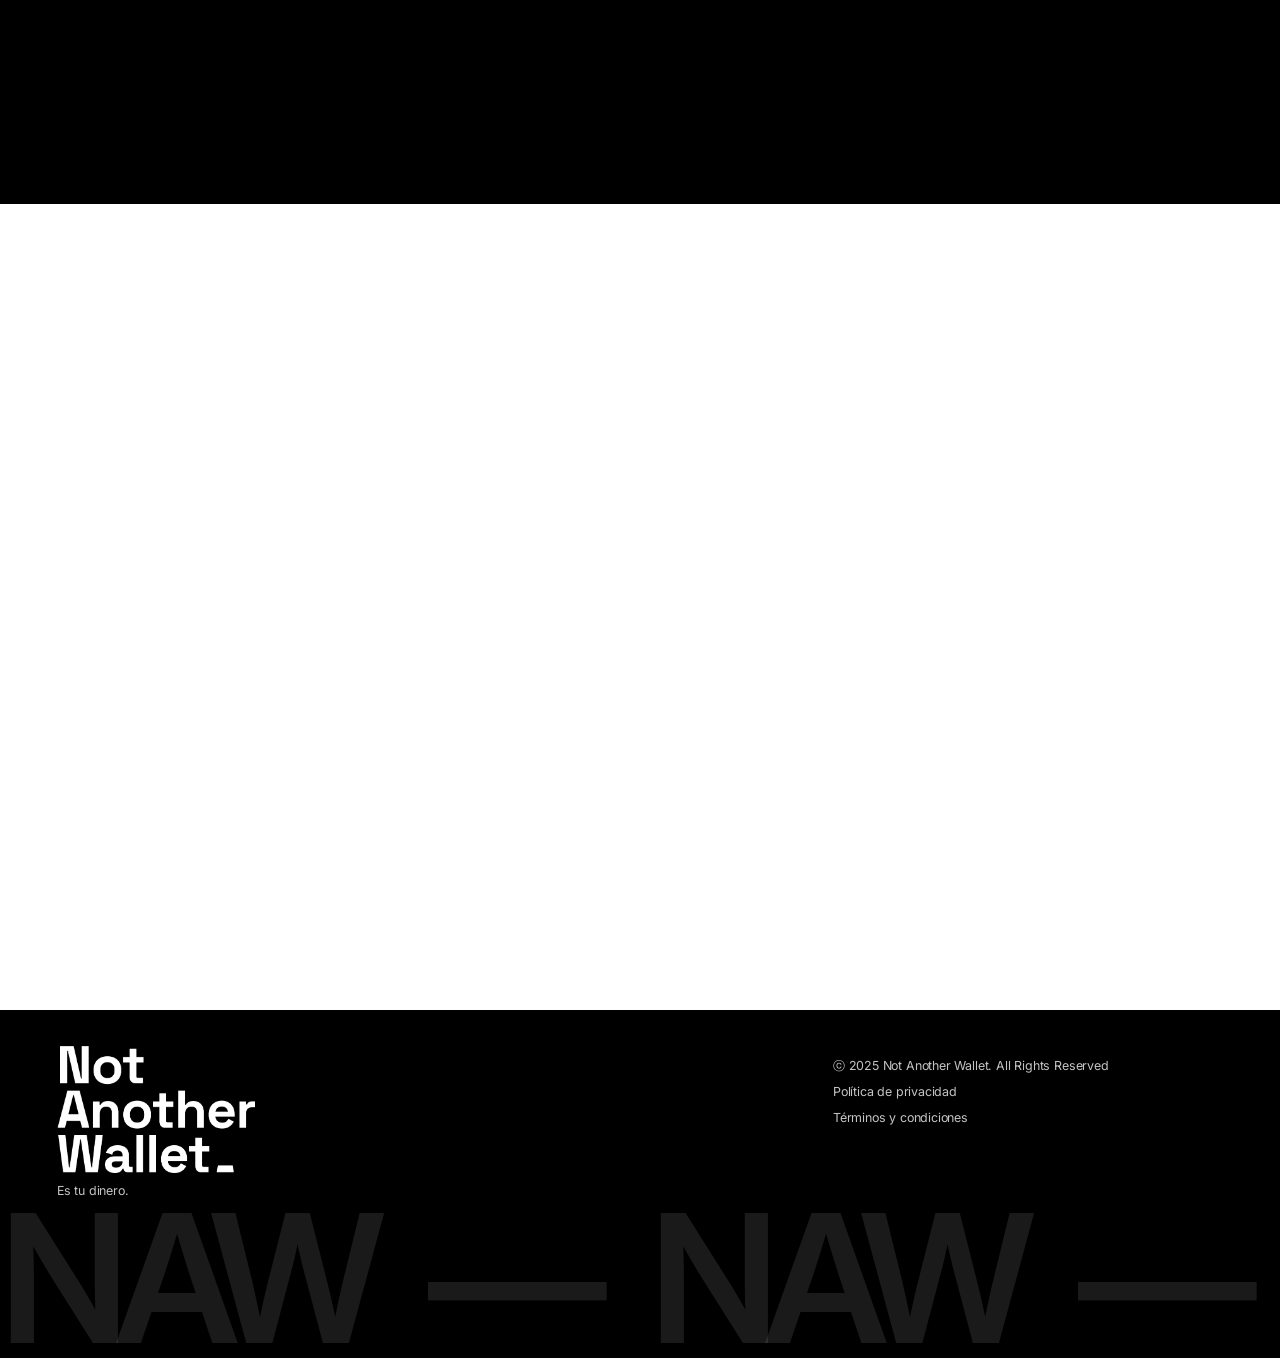
==== commit 29ad10fd: "Restructure: V0 (Framer clone) at repo root, V1 kept in v1/ usenaw.com serves V0, so it now lives at" ====
--- a/index.html
+++ b/index.html
@@ -5,270 +5,137 @@
 <meta name="viewport" content="width=device-width, initial-scale=1.0">
 <title>Not Another Wallet.</title>
 <meta name="description" content="Todo lo que tu dinero necesita, en una sola app.">
+<link rel="icon" href="favicon.ico" sizes="any">
+<link rel="icon" type="image/png" sizes="32x32" href="favicon-32.png">
+<link rel="icon" type="image/png" sizes="16x16" href="favicon-16.png">
+<link rel="apple-touch-icon" href="apple-touch-icon.png">
+<meta name="theme-color" content="#000000">
 <link rel="preconnect" href="https://fonts.googleapis.com">
 <link rel="preconnect" href="https://fonts.gstatic.com" crossorigin>
-<link href="https://fonts.googleapis.com/css2?family=Geist:wght@300;400;500;600;700&family=Fragment+Mono:wght@400&display=swap" rel="stylesheet">
-<link rel="stylesheet" href="styles.css">
+<link href="https://fonts.googleapis.com/css2?family=Familjen+Grotesk:wght@400;500;600;700&family=Manrope:wght@400;500&family=Inter:wght@400;500;600&display=swap" rel="stylesheet">
+<link rel="stylesheet" href="style.css">
 </head>
 <body>
+<div class="page">
 
-<!-- ============ NAV ============ -->
-<header class="nav" id="nav">
-  <div class="nav-inner">
-    <a href="#" class="nav-logo">
-      <span class="logo-mark"><svg viewBox="0 0 24 24" width="26" height="26"><circle cx="12" cy="12" r="11" fill="#dbfb30"/><path d="M8 17V7l8 10V7" stroke="#111" stroke-width="2.4" fill="none" stroke-linecap="round" stroke-linejoin="round"/></svg></span>
-      <span class="logo-text">naw</span>
-    </a>
+  <!-- NAV (V1-style header, V0 wordmark logo) -->
+  <header class="nav">
+    <img class="nav-logo" src="assets/nK1upUBTIQyQa2cgyJNwuGLeO4.png" alt="Not Another Wallet.">
     <div class="nav-cta">
-      <button class="btn btn-white btn-sm lang-toggle" id="langToggle" type="button" aria-label="Cambiar a inglés">
+      <button class="btn-white lang-toggle" id="langToggle" type="button" aria-label="Cambiar a inglés">
         <svg viewBox="0 0 24 24" width="16" height="16" fill="none" stroke="currentColor" stroke-width="1.7"><circle cx="12" cy="12" r="9"/><path d="M3 12h18M12 3c2.4 2.6 3.7 5.7 3.7 9S14.4 18.4 12 21c-2.4-2.6-3.7-5.7-3.7-9S9.6 5.6 12 3Z"/></svg>
         <span id="langLabel">ES</span>
       </button>
-      <a href="#descarga" class="btn btn-primary btn-sm" data-en="Download the App">Descarga la App</a>
-      <button class="nav-burger" id="burger" aria-label="Menú"><span></span><span></span><span></span></button>
+      <a class="btn-lime" href="#download" data-en="Download the App">Descarga la App</a>
     </div>
-  </div>
-  <div class="nav-mobile" id="navMobile">
-    <a href="#app" data-en="The App">La App</a>
-    <a href="#beneficios" data-en="Benefits">Beneficios</a>
-    <a href="#explora" data-en="Explore">Explora</a>
-    <a href="#negocios" data-en="Business">Negocios</a>
-    <a href="#descarga" class="btn btn-primary" data-en="Download the App">Descarga la App</a>
-  </div>
-</header>
+  </header>
 
-<!-- ============ HERO ============ -->
-<div class="hero-stage" id="heroStage">
-<section class="hero">
-  <div class="hero-pixels" aria-hidden="true"></div>
-  <div class="hero-illustration reveal" data-delay="300">
-    <figure class="hero-photo">
-      <img src="assets/hero.png" alt="Persona usando Not Another Wallet en su teléfono" draggable="false">
-    </figure>
-    <div class="hero-chips">
-      <span class="chip chip-1">
-        <i><svg viewBox="0 0 24 24" width="15" height="15" fill="none" stroke="currentColor" stroke-width="2"><path d="M12 3v18M17 7.5C17 5.6 14.8 5 12 5s-5 .9-5 2.8c0 4.4 10 1.9 10 6.4 0 1.9-2.2 2.8-5 2.8c-1.4 0-2.5-.5-3-1.5"/></svg></i>
-        <span data-en="We put your money on your side.">Ponemos tu dinero de tu lado.</span>
-      </span>
-      <span class="chip chip-2">
-        <i><svg viewBox="0 0 24 24" width="15" height="15" fill="none" stroke="currentColor" stroke-width="2"><path d="M12 3l7 3v6c0 4-3 7.5-7 9-4-1.5-7-5-7-9V6l7-3Z"/></svg></i>
-        <span data-en="So you can use it whenever and wherever you want.">Para que lo uses cuando y donde quieras.</span>
-      </span>
-      <span class="chip chip-3">
-        <i><svg viewBox="0 0 24 24" width="15" height="15" fill="none" stroke="currentColor" stroke-width="2"><path d="M5 5h14M5 12h14M5 19h9"/></svg></i>
-        <span data-en="No surprise fees. No red tape.">Sin costes sorpresa. Sin burocracia.</span>
-      </span>
-    </div>
-  </div>
-  <div class="container hero-inner">
-    <div class="hero-copy">
-      <h1 class="hero-title split-words" data-en='We&#39;re not another <span class="accent">Wallet.</span>'>
-        No somos otra <span class="accent">Wallet más.</span>
-      </h1>
-      <p class="hero-sub reveal" data-delay="350" data-en="We put your money on your side: no surprise fees, no red tape, and the freedom to use it wherever and whenever you want.">
-        Ponemos tu dinero de tu lado: sin costos sorpresa, sin burocracia
-        y con la libertad de usarlo donde y cuando quieras.
-      </p>
-      <div class="btn-group reveal" data-delay="500">
-        <a href="#descarga" class="btn btn-primary" data-en="Download the App">Descarga la App</a>
-        <a href="#app" class="btn btn-white" data-en="Discover NAW">Conoce NAW</a>
+  <!-- HERO (headline is part of the artwork) -->
+  <section class="hero">
+    <img id="heroArt" src="assets/GwhkEkhsc4GyNquCHbSZKhDSFW8.png"
+         data-en-src="assets/hero-en.avif" data-en-fallback="assets/hero-en.jpg"
+         data-en-alt="We are not Another Wallet."
+         alt="No somos otra Wallet más.">
+  </section>
+
+  <!-- TODO LO QUE NECESITAS -->
+  <section class="sec-app">
+    <h2 class="fx fx-up" data-en="Everything you need,<br>in a single App.">Todo lo que necesitas,<br>en una sola App.</h2>
+    <p class="sec-app-sub fx fx-up" data-en="In-store payments, transfers between people and international transfers<br>from a simple, secure interface designed for your everyday life.">Pagos en tiendas, transferencias entre personas y envíos internacionales<br>desde una interfaz simple, segura y pensada para tu día a día.</p>
+
+    <div class="carousel fx fx-up" id="carousel">
+      <div class="car-track" id="carTrack">
+        <img class="car-slide" src="assets/z4NnHmgdJjHf3OkhCdHDdGSOOc.png" alt="">
+        <img class="car-slide" src="assets/LWazjWIO5xfK7SXo2mxsRXEHewk.png" alt="">
+      </div>
+      <button class="car-arrow car-prev" id="carPrev" aria-label="Previous"><img src="assets/6tTbkXggWgQCAJ4DO2QEdXXmgM.svg" alt=""></button>
+      <button class="car-arrow car-next" id="carNext" aria-label="Next"><img src="assets/11KSGbIZoRSg4pjdnUoif6MKHI.svg" alt=""></button>
+      <div class="car-dots" id="carDots">
+        <button class="dot active" aria-label="Scroll to page 1"></button>
+        <button class="dot" aria-label="Scroll to page 2"></button>
       </div>
     </div>
-  </div>
-</section>
-</div>
+  </section>
 
-<!-- ============ TODO EN UNA SOLA APP ============ -->
-<section class="section products" id="app">
-  <div class="container">
-    <h2 class="split-words" data-en='Everything you need,<br>in a <span class="accent">single App.</span>'>Todo lo que necesitas,<br>en una <span class="accent">sola App.</span></h2>
-    <p class="section-sub reveal" data-en="In-store payments, transfers between people and international transfers from a simple, secure interface designed for your everyday life.">Pagos en tiendas, transferencias entre personas y envíos internacionales desde una interfaz simple, segura y pensada para tu día a día.</p>
-    <div class="product-grid product-grid-3">
-      <article class="pcard reveal">
-        <div class="pcard-head">
-          <span class="pcard-icon"><svg viewBox="0 0 24 24" width="24" height="24" fill="none" stroke="currentColor" stroke-width="1.8"><rect x="3" y="6" width="18" height="14" rx="2"/><path d="M3 10h18M7 15h4"/></svg></span>
-          <span class="pcard-arrow">↗</span>
-        </div>
-        <h3 data-en="Payments at shops.">Pagos en comercios.</h3>
-        <p class="pcard-desc" data-en="With NAW you can pay at physical or digital shops quickly, securely and with no need for cash or cards. A smooth payment experience, built into your everyday life, straight from your wallet.">Con NAW puedes pagar en comercios físicos o digitales de forma rápida, segura y sin necesidad de efectivo ni tarjetas. Una experiencia de pago ágil, integrada a tu día a día, directamente desde tu wallet.</p>
-      </article>
-      <article class="pcard reveal" data-delay="100">
-        <div class="pcard-head">
-          <span class="pcard-icon"><svg viewBox="0 0 24 24" width="24" height="24" fill="none" stroke="currentColor" stroke-width="1.8"><circle cx="12" cy="12" r="9"/><path d="M3 12h18M12 3c2.5 2.6 3.8 5.7 3.8 9S14.5 18.4 12 21c-2.5-2.6-3.8-5.7-3.8-9S9.5 5.6 12 3Z"/></svg></span>
-          <span class="pcard-arrow">↗</span>
-        </div>
-        <h3 data-en="International transfers">Transferencias internacionales</h3>
-        <p class="pcard-desc" data-en="Send money abroad with speed, transparency and near-zero cost. No borders, no stress.">Manda dinero al extranjero con rapidez, transparencia y costes casi cero. Sin fronteras, sin estrés.</p>
-      </article>
-      <article class="pcard reveal" data-delay="200">
-        <div class="pcard-head">
-          <span class="pcard-icon"><svg viewBox="0 0 24 24" width="24" height="24" fill="none" stroke="currentColor" stroke-width="1.8"><path d="M7 10h10m0 0-3-3m3 3-3 3M17 14H7m0 0 3-3m-3 3 3 3"/></svg></span>
-          <span class="pcard-arrow">↗</span>
-        </div>
-        <h3 data-en="Transfers between friends">Transferencias entre amigos</h3>
-        <p class="pcard-desc" data-en="Send and receive money instantly between contacts, with no hidden fees or complicated steps.">Envía y recibe dinero al instante entre contactos, sin comisiones ocultas ni procesos complejos.</p>
-      </article>
-    </div>
-  </div>
-</section>
+  <!-- TU DINERO, TUS BENEFICIOS -->
+  <section class="sec-benef">
+    <h2 class="fx fx-up" data-en="<b>Your money,</b> your benefits"><b>Tu dinero,</b> tus beneficios</h2>
+    <img class="benef-img fx fx-up" src="assets/19pHEgTADYLOOIxOWa8nSCs5Us.png" alt="Rapidez y Agilidad. Encriptación. Seguridad. Atención 24/7.">
+  </section>
 
-<!-- ============ TU DINERO, TUS BENEFICIOS ============ -->
-<section class="section benefits" id="beneficios">
-  <div class="container">
-    <h2 class="split-words" data-en='Your money, your <span class="accent">benefits</span>'>Tu dinero, tus <span class="accent">beneficios</span></h2>
-    <div class="biz-grid">
-      <article class="bcard bcard-orange reveal">
-        <div class="bcard-head">
-          <span class="bcard-icon"><svg viewBox="0 0 24 24" width="22" height="22" fill="none" stroke="currentColor" stroke-width="1.8"><path d="M13 2 4 14h6l-1 8 9-12h-6l1-8Z"/></svg></span>
-          <span class="bcard-num mono">01</span>
-        </div>
-        <h3 data-en="Speed and Agility.">Rapidez y Agilidad.</h3>
-      </article>
-      <article class="bcard reveal" data-delay="100">
-        <div class="bcard-head">
-          <span class="bcard-icon"><svg viewBox="0 0 24 24" width="22" height="22" fill="none" stroke="currentColor" stroke-width="1.8"><rect x="4" y="10" width="16" height="11" rx="2"/><path d="M8 10V7a4 4 0 0 1 8 0v3"/></svg></span>
-          <span class="bcard-num mono">02</span>
-        </div>
-        <h3 data-en="Encryption">Encriptación</h3>
-      </article>
-      <article class="bcard reveal" data-delay="200">
-        <div class="bcard-head">
-          <span class="bcard-icon"><svg viewBox="0 0 24 24" width="22" height="22" fill="none" stroke="currentColor" stroke-width="1.8"><path d="M12 3l7 3v6c0 4-3 7.5-7 9-4-1.5-7-5-7-9V6l7-3Z"/></svg></span>
-          <span class="bcard-num mono">03</span>
-        </div>
-        <h3 data-en="Security">Seguridad</h3>
-      </article>
-      <article class="bcard reveal" data-delay="300">
-        <div class="bcard-head">
-          <span class="bcard-icon"><svg viewBox="0 0 24 24" width="22" height="22" fill="none" stroke="currentColor" stroke-width="1.8"><path d="M4 13a8 8 0 0 1 16 0M4 13v3a2 2 0 0 0 2 2h1v-5H6a2 2 0 0 0-2 2Zm16 0v3a2 2 0 0 1-2 2h-1v-5h1a2 2 0 0 1 2 2Z"/></svg></span>
-          <span class="bcard-num mono">04</span>
-        </div>
-        <h3 data-en="24/7 Support">Atención 24/7</h3>
-      </article>
-    </div>
-  </div>
-</section>
-
-<!-- ============ EXPLORA ============ -->
-<section class="section explora" id="explora">
-  <div class="container">
-    <h2 class="split-words" data-en='Explore what you can do<br>with <span class="accent">Not Another Wallet</span>'>Explora lo que puedes hacer<br>con <span class="accent">Not Another Wallet</span></h2>
-    <div class="explora-grid">
-      <article class="ecard ecard-dark reveal">
-        <h3 data-en="Your everyday.">Tu día a día.</h3>
-        <p data-en="Sell your products or services and get paid instantly.">Vende tus productos o servicios y recibe abono al instante.</p>
-        <p data-en="Shop at stores and pay with a single click.">Compra en comercios y paga con un sólo click.</p>
-        <p data-en="Collect your invoices and remittances with no extra cost.">Cobra tus facturas y remesas sin costes adicionales.</p>
-      </article>
-      <article class="ecard ecard-lime reveal" data-delay="120">
-        <h3 data-en="Transit wallet">Monedero de transporte</h3>
-        <p data-en="Top up and pay for your bus, metro or tram tickets with a single tap from the App.">Recarga y paga tus billetes de autobús, metro o tranvía con un solo toque desde la App.</p>
-      </article>
-      <article class="ecard ecard-qr reveal" data-delay="240">
-        <h3 data-en="Download Not Another Wallet">Descarga Not Another Wallet</h3>
-        <p data-en="Scan this QR code and download it now.">Leé este código QR y descargala ahora.</p>
-        <div class="stores">
-          <span class="store mono">Google Play</span>
-          <span class="store mono">App Store</span>
-        </div>
-      </article>
-    </div>
-  </div>
-</section>
-
-<!-- ============ ¿TIENES UN NEGOCIO? ============ -->
-<section class="section negocios" id="negocios">
-  <div class="container">
-    <div class="about-shell reveal">
-      <div class="about-media">
-        <img src="assets/naw-coin.svg" alt="" class="about-coin" draggable="false">
-      </div>
-      <div class="about-content">
-        <span class="badge-pill"><i></i><span data-en="For business">Para negocios</span></span>
-        <h2 class="about-title split-words" data-en='Do you run a <span class="accent">business</span>?'>¿Tienes un <span class="accent">negocio</span>?</h2>
-        <p class="about-lead" data-en="Start getting paid, with no card reader<br>and no monthly fees.">Empieza a cobrar, sin terminal,<br>ni mensualidades.</p>
-        <a href="#descarga" class="btn btn-primary btn-rect" data-en="Download the App">Descarga la App</a>
+  <!-- EXPLORA (sticky horizontal gallery) -->
+  <section class="explora" id="explora">
+    <div class="explora-sticky">
+      <h2 class="fx fx-up" data-en="Explore what you can do <br>with <b>Not Another Wallet</b>">Explora lo que puedes hacer <br>con <b>Not Another Wallet</b></h2>
+      <div class="explora-row" id="exploraRow">
+        <img class="exp-card exp-1" src="assets/2GjkSwMKOtseWn0to9752WhP2o.png" alt="Tu día a día.">
+        <img class="exp-card exp-2" src="assets/kjQYwGbxQ40n9UjZB4YKL8RKXQ.jpg" alt="Monedero de transporte">
+        <img class="exp-card exp-3" src="assets/5KJ6xL10yDFTuKyCQhtgQLT9R6Y.png" alt="Descarga Not Another Wallet">
       </div>
     </div>
-  </div>
-</section>
+  </section>
 
-<!-- ============ CTA ============ -->
-<section class="cta" id="descarga">
-  <div class="cta-glow"></div>
-  <div class="container cta-inner">
-    <h2 class="split-words" data-en='Download the <span class="accent">App</span>'>Descarga la <span class="accent">App</span></h2>
-    <p class="cta-sub reveal" data-en="With NAW: pay, transfer, save.">Con NAW, paga, transfiere, ahorra.</p>
-    <div class="btn-group reveal" data-delay="150">
-      <a href="#" class="btn btn-primary" data-en="Download the App">Descarga la App</a>
+  <!-- ¿TIENES UN NEGOCIO? -->
+  <section class="customers">
+    <div class="cust-head fx fx-scale">
+      <h2 data-en='Do you run a <span class="lime">business?</span>'>¿Tienes un <span class="lime">negocio?</span></h2>
+      <p data-en="Start getting paid, with no card reader<br>and no monthly fees.">Empieza a cobrar, sin terminal,<br>ni mensualidades.</p>
     </div>
-  </div>
-</section>
+    <img class="cust-a fx fx-pop" src="assets/qxOb6ELoXYaEFjbO9CoEQyi3A7M.png" alt="">
+    <img class="cust-b fx fx-pop" src="assets/411mcKGroJ7qKy5O12ocOWTamo.png" alt="">
+    <img class="cust-c fx fx-pop" src="assets/IBug5b4CDcnZcAsMQvuKPJMc0g.png" alt="">
+    <img class="cust-d fx fx-pop" src="assets/ObWQKmLpTqWghwyPCq0rgI7m40.png" alt="">
+    <img class="cust-e fx fx-pop" src="assets/Q6XMWR63H0qy68vi1knDAg8Gh68.png" alt="">
+    <img class="cust-f fx fx-pop" src="assets/PURS0SAqbe3i3F3WHRWKFDbRWpg.png" alt="">
+    <img class="cust-g fx fx-pop" src="assets/Pp9HtlqpsErXXWV7L6CRDitpHM.png" alt="">
+  </section>
 
-<!-- ============ NEWSLETTER ============ -->
-<section class="newsletter">
-  <div class="news-visual">
-    <img src="assets/naw-coin.svg" alt="" draggable="false">
-  </div>
-  <div class="news-content">
-    <h2 class="split-words" data-en='Subscribe to <span class="accent">NAW updates</span>'>Suscríbete a las <span class="accent">novedades de NAW</span></h2>
-    <p class="news-sub reveal" data-en="Updates on in-store payments, transfers between people and international transfers.">Novedades sobre pagos en tiendas, transferencias entre personas y envíos internacionales.</p>
-    <form class="news-form reveal" data-delay="100" onsubmit="return false">
-      <input type="email" placeholder="Introduce tu email" data-en-placeholder="Enter your email" aria-label="Email">
-      <button class="btn btn-primary" type="submit" data-en="Subscribe">Suscribirme</button>
-    </form>
-    <div class="follow reveal" data-delay="200">
-      <span class="follow-label"><i></i><span data-en="Follow us">Síguenos</span></span>
-      <a href="#" aria-label="X"><svg viewBox="0 0 24 24" width="18" height="18" fill="currentColor"><path d="M17.5 3h3l-6.6 7.5L21.7 21h-6l-4.7-6.1L5.6 21h-3l7-8L2.6 3h6.1l4.3 5.6L17.5 3Zm-1 16h1.6L7.6 4.7H5.9L16.5 19Z"/></svg></a>
-      <a href="#" aria-label="Instagram"><svg viewBox="0 0 24 24" width="18" height="18" fill="none" stroke="currentColor" stroke-width="1.8"><rect x="3" y="3" width="18" height="18" rx="5"/><circle cx="12" cy="12" r="4"/><circle cx="17.2" cy="6.8" r="1.1" fill="currentColor" stroke="none"/></svg></a>
-      <a href="#" aria-label="TikTok"><svg viewBox="0 0 24 24" width="18" height="18" fill="currentColor"><path d="M16.5 3c.4 2 1.6 3.4 3.5 3.7v2.6c-1.3.1-2.6-.3-3.7-1v5.9c0 3.4-2.6 5.8-5.8 5.8-2.9 0-5.5-2.2-5.5-5.4 0-3.4 2.9-5.8 6.4-5.3v2.8c-.4-.1-.8-.2-1.2-.2-1.5 0-2.6 1.1-2.6 2.6s1.1 2.7 2.6 2.7c1.5 0 2.7-1.1 2.7-2.8V3h3.6Z"/></svg></a>
-      <a href="#" aria-label="LinkedIn"><svg viewBox="0 0 24 24" width="18" height="18" fill="currentColor"><path d="M4.98 3.5a2.5 2.5 0 1 1 0 5 2.5 2.5 0 0 1 0-5ZM3 9h4v12H3V9Zm7 0h3.8v1.7h.05c.53-.95 1.83-1.95 3.75-1.95 4 0 4.4 2.5 4.4 5.8V21h-4v-5.6c0-1.35-.03-3.1-1.9-3.1s-2.2 1.45-2.2 2.99V21h-4V9Z"/></svg></a>
-    </div>
-  </div>
-</section>
-
-<!-- ============ FOOTER ============ -->
-<footer class="footer">
-  <div class="container footer-top">
-    <div class="footer-brand">
-      <p class="footer-wordmark">Not<br>Another<br>Wallet<span class="accent-underscore">_</span></p>
-      <p class="footer-tagline" data-en="Everything your money needs, in a single app.">Todo lo que tu dinero necesita, en una sola app.</p>
-      <p class="footer-note" data-en="We put your money on your side: no surprise fees, no red tape, and the freedom to use it wherever and whenever you want.">Ponemos tu dinero de tu lado: sin costos sorpresa, sin burocracia y con la libertad de usarlo donde y cuando quieras.</p>
-      <p class="footer-status"><i></i><span data-en="It&#39;s your money.">Es tu dinero.</span></p>
-    </div>
-    <div class="footer-cols">
-      <div class="footer-col">
-        <p class="footer-head" data-en="The App">La App</p>
-        <a href="#app" data-en="Payments at shops">Pagos en comercios</a>
-        <a href="#app" data-en="International transfers">Transferencias internacionales</a>
-        <a href="#app" data-en="Transfers between friends">Transferencias entre amigos</a>
-        <a href="#descarga" data-en="Download the App">Descarga la App</a>
+  <!-- DESCARGA LA APP -->
+  <section class="download" id="download">
+    <div class="phones fx fx-up">
+      <div class="phone phone-left">
+        <span class="phone-hole"></span>
+        <img class="phone-screen" src="assets/ov3qmaXq3GTrHRpxH3DiKN6GTb8.jpg" alt="">
+        <img class="phone-frame" src="assets/qrBJWrcCXUJQR9uUYBR4gaot7g.png" alt="">
+        <p class="phone-time">9:42</p>
       </div>
-      <div class="footer-col">
-        <p class="footer-head" data-en="Benefits">Beneficios</p>
-        <a href="#beneficios" data-en="Speed and Agility">Rapidez y Agilidad</a>
-        <a href="#beneficios" data-en="Encryption">Encriptación</a>
-        <a href="#beneficios" data-en="Security">Seguridad</a>
-        <a href="#beneficios" data-en="24/7 Support">Atención 24/7</a>
+      <div class="phone phone-right">
+        <span class="phone-hole"></span>
+        <span class="phone-screen phone-screen-dark"><img src="assets/lpljKu1dE3zPSamaaO6pRRsjkHw.png" alt=""></span>
+        <img class="phone-frame" src="assets/qrBJWrcCXUJQR9uUYBR4gaot7g.png" alt="">
+        <p class="phone-time">9:43</p>
       </div>
-      <div class="footer-col">
-        <p class="footer-head" data-en="Explore">Explora</p>
-        <a href="#explora" data-en="Your everyday">Tu día a día</a>
-        <a href="#explora" data-en="Transit wallet">Monedero de transporte</a>
-        <a href="#negocios" data-en="Do you run a business?">¿Tienes un negocio?</a>
+      <div class="phone phone-center">
+        <span class="phone-hole"></span>
+        <img class="phone-screen" src="assets/Uo5cdJ3e3H9b4iIOrgPgjPKMi0o.png" alt="">
+        <img class="phone-frame" src="assets/qrBJWrcCXUJQR9uUYBR4gaot7g.png" alt="">
+        <p class="phone-time">9:41</p>
       </div>
     </div>
-  </div>
-  <div class="container footer-bottom">
-    <p class="mono">ⓒ 2025 Not Another Wallet. All Rights Reserved</p>
-    <nav class="footer-legal">
-      <a href="#" data-en="Privacy Policy">Política de privacidad</a>
-      <a href="#" data-en="Terms &amp; Conditions">Términos y condiciones</a>
-    </nav>
-  </div>
-  <div class="footer-word" aria-hidden="true">NAW—</div>
-</footer>
+    <h2 class="fx fx-up" data-en="Download the App">Descarga la App</h2>
+    <p class="dl-sub fx fx-up" data-en="With NAW: pay, transfer,<br>save.">Con NAW, paga, transfiere,<br>ahorra.</p>
+  </section>
 
-<script src="script.js"></script>
+  <!-- FOOTER -->
+  <footer class="footer">
+    <div class="foot-left">
+      <img class="foot-logo" src="assets/nK1upUBTIQyQa2cgyJNwuGLeO4.png" alt="Not Another Wallet.">
+      <p class="foot-tag" data-en="It&#39;s your money.">Es tu dinero.</p>
+    </div>
+    <div class="foot-right">
+      <p>ⓒ 2025 Not Another Wallet. All Rights Reserved</p>
+      <p><a href="#" data-en="Privacy Policy">Política de privacidad</a></p>
+      <p><a href="#" data-en="Terms &amp; Conditions">Términos y condiciones</a></p>
+    </div>
+    <div class="marquee" aria-hidden="true">
+      <div class="marquee-track" id="marqueeTrack">
+        <h1>NAW</h1><h1>—</h1><h1>NAW</h1><h1>—</h1><h1>NAW</h1><h1>—</h1>
+        <h1>NAW</h1><h1>—</h1><h1>NAW</h1><h1>—</h1><h1>NAW</h1><h1>—</h1>
+      </div>
+    </div>
+  </footer>
+
+</div>
+<script src="app.js"></script>
 </body>
 </html>
--- a/style.css
+++ b/style.css
@@ -0,0 +1,416 @@
+/* V0 — faithful rebuild of the original Framer page (desktop, 1440 design) */
+* { margin: 0; padding: 0; box-sizing: border-box; }
+
+:root {
+  --lime: #dbfb30;
+  --gray: #747474;
+  --gray-light: #c4c4c4;
+  --fam: 'Familjen Grotesk', sans-serif;
+  --man: 'Manrope', sans-serif;
+  --int: 'Inter', sans-serif;
+}
+
+html { scroll-behavior: auto; }
+body { background: #fff; font-family: var(--man); overflow-x: hidden; }
+img { display: block; user-select: none; }
+.page { position: relative; }
+
+/* ============ NAV (V1-style header, transparent over the hero) ============ */
+.nav {
+  position: fixed;
+  top: 0; left: 0; right: 0;
+  height: 88px;
+  z-index: 100;
+  display: flex;
+  align-items: center;
+  justify-content: space-between;
+  padding: 0 32px;
+  transition: background 0.3s, backdrop-filter 0.3s, border-color 0.3s;
+  border-bottom: 1px solid transparent;
+}
+.nav.scrolled {
+  background: rgba(0, 0, 0, 0.72);
+  backdrop-filter: blur(16px);
+  -webkit-backdrop-filter: blur(16px);
+  border-bottom-color: rgba(255, 255, 255, 0.1);
+}
+.nav-logo { width: 62px; height: 40px; object-fit: contain; }
+.nav-cta {
+  display: flex;
+  align-items: center;
+  gap: 5px;
+  padding: 4px;
+  background: #fff;
+  border: 1px solid rgba(17, 17, 17, 0.08);
+  border-radius: 999px;
+}
+.btn-white, .btn-lime {
+  display: inline-flex;
+  align-items: center;
+  justify-content: center;
+  gap: 8px;
+  padding: 9px 18px;
+  border-radius: 999px;
+  font-family: var(--int);
+  font-size: 14px;
+  font-weight: 500;
+  text-decoration: none;
+  cursor: pointer;
+  border: 1px solid transparent;
+  transition: background 0.25s, border-color 0.25s;
+}
+.btn-white { background: #fff; color: #111; border-color: rgba(17, 17, 17, 0.08); }
+.btn-white:hover { border-color: rgba(17, 17, 17, 0.3); }
+.btn-white svg { opacity: 0.55; }
+.btn-lime { background: var(--lime); color: #111; }
+.btn-lime:hover { background: #c9e825; }
+
+/* ============ HERO ============ */
+/* 75px black band on top (where the original solid nav sat) keeps the
+   artwork crop identical while the V1-style header floats above it. */
+.hero { height: 928px; padding-top: 75px; background: #000; }
+.hero img { width: 100%; height: 853px; object-fit: cover; }
+
+/* ============ TODO LO QUE NECESITAS ============ */
+.sec-app { padding-top: 163px; text-align: center; }
+.sec-app h2 {
+  font-family: var(--fam);
+  font-weight: 600;
+  font-size: 66px;
+  line-height: 62.7px;
+  letter-spacing: -0.66px;
+  color: var(--gray);
+}
+.sec-app-sub {
+  margin-top: 21px;
+  font-family: var(--man);
+  font-size: 19px;
+  line-height: 28.5px;
+  color: var(--gray);
+}
+
+/* Carousel */
+.carousel {
+  position: relative;
+  width: 985px;
+  height: 428px;
+  margin: 67px auto 0;
+  overflow: hidden;
+  border-radius: 24px;
+}
+.car-track {
+  display: flex;
+  gap: 10px;
+  height: 100%;
+  will-change: transform;
+}
+.car-slide {
+  flex: none;
+  width: 985px;
+  height: 428px;
+  border-radius: 24px;
+  object-fit: cover;
+}
+.car-arrow {
+  position: absolute;
+  top: 50%;
+  transform: translateY(-50%);
+  width: 40px; height: 40px;
+  border: 0;
+  border-radius: 40px;
+  background: rgba(0, 0, 0, 0.2);
+  display: grid;
+  place-items: center;
+  cursor: pointer;
+  z-index: 2;
+  transition: background 0.25s;
+}
+.car-arrow:hover { background: rgba(0, 0, 0, 0.38); }
+.car-arrow img { width: 16px; height: 16px; }
+.car-prev { left: 20px; }
+.car-next { right: 20px; }
+.car-dots {
+  position: absolute;
+  left: 50%;
+  bottom: 14px;
+  transform: translateX(-50%);
+  display: flex;
+  gap: 9px;
+  align-items: center;
+  background: #fff;
+  border-radius: 999px;
+  padding: 7px 10px;
+  z-index: 2;
+}
+.dot {
+  width: 8px; height: 8px;
+  border: 0;
+  border-radius: 50%;
+  background: #d6d6d6;
+  cursor: pointer;
+  transition: background 0.3s;
+  padding: 0;
+}
+.dot.active { background: #222; }
+
+/* ============ TU DINERO ============ */
+.sec-benef { padding-top: 163px; text-align: center; }
+.sec-benef h2 {
+  font-family: var(--fam);
+  font-weight: 400;
+  font-size: 66px;
+  line-height: 62.7px;
+  letter-spacing: -0.66px;
+  color: var(--gray);
+}
+.sec-benef h2 b { font-weight: 600; }
+.benef-img {
+  width: 819px;
+  height: 609px;
+  object-fit: contain;
+  margin: 28px auto 0;
+}
+
+/* ============ EXPLORA (sticky horizontal) ============ */
+.explora { height: 1839px; margin-top: 163px; position: relative; }
+.explora-sticky {
+  position: sticky;
+  top: -30px;
+  padding: 30px 0 60px;
+  overflow: hidden;
+}
+.explora h2 {
+  font-family: var(--int);
+  font-weight: 400;
+  font-size: 64px;
+  line-height: 64px;
+  letter-spacing: -2.56px;
+  color: var(--gray);
+  margin-left: 64px;
+}
+.explora h2 b { font-weight: 600; }
+.explora-row {
+  display: flex;
+  gap: 10px;
+  margin-top: 40px;
+  padding-left: 64px;
+  width: max-content;
+  will-change: transform;
+}
+.exp-card { height: 485px; }
+.exp-1 { width: 906px; border-radius: 35px; object-fit: cover; }
+.exp-2 { width: 476px; border-radius: 35px; object-fit: cover; }
+.exp-3 { width: 1074px; border-radius: 45px; object-fit: cover; }
+
+/* ============ ¿TIENES UN NEGOCIO? ============ */
+.customers {
+  position: relative;
+  height: 813px;
+  background: #000;
+  margin-top: 163px;
+  overflow: hidden;
+}
+.cust-head {
+  position: absolute;
+  left: 50%;
+  top: 345px;
+  transform: translateX(-50%);
+  text-align: center;
+  width: 620px;
+}
+.cust-head h2 {
+  font-family: var(--fam);
+  font-weight: 600;
+  font-size: 61px;
+  line-height: 1.05;
+  letter-spacing: -1.2px;
+  color: #fff;
+}
+.cust-head .lime { color: var(--lime); }
+.cust-head p {
+  margin-top: 12px;
+  font-family: var(--fam);
+  font-size: 20px;
+  line-height: 1.3;
+  color: var(--gray-light);
+}
+.customers img { position: absolute; border-radius: 1000px; object-fit: cover; }
+.cust-a { left: 167px; top: 83px;  width: 127px; height: 127px; }
+.cust-b { left: 634px; top: 96px;  width: 86px;  height: 86px; border-radius: 24px; }
+.cust-c { left: 1159px; top: 114px; width: 130px; height: 130px; }
+.cust-d { left: 98px;  top: 379px; width: 121px; height: 121px; }
+.cust-e { left: 1227px; top: 449px; width: 110px; height: 110px; }
+.cust-f { left: 382px; top: 592px; width: 101px; height: 101px; }
+.cust-g { left: 876px; top: 607px; width: 120px; height: 120px; }
+
+/* ============ DESCARGA LA APP ============ */
+.download {
+  position: relative;
+  height: 906px;
+  background: #fff;
+}
+.phones {
+  position: absolute;
+  inset: 0;
+  pointer-events: none;
+  mask-image: linear-gradient(180deg, #000 0%, #000 55%, transparent 71%);
+  -webkit-mask-image: linear-gradient(180deg, #000 0%, #000 55%, transparent 71%);
+}
+.phone {
+  position: absolute;
+  width: 200px;
+  height: 416px;
+}
+.phone-frame { position: absolute; inset: 0; width: 100%; height: 100%; object-fit: contain; z-index: 2; }
+.phone-hole {
+  position: absolute;
+  left: 8px; top: 7px;
+  width: 184px; height: 402px;
+  border-radius: 30px;
+  background: #0a0a0a;
+  z-index: 0;
+}
+.phone-screen {
+  position: absolute;
+  left: 16px; top: 19px;
+  width: 167px; height: 378px;
+  object-fit: cover;
+  border-radius: 24px;
+  z-index: 1;
+}
+.phone-time {
+  position: absolute;
+  left: 26px; top: 16px;
+  z-index: 3;
+  font-family: var(--int);
+  font-size: 10px;
+  letter-spacing: -0.2px;
+  color: #fff;
+}
+.phone-screen-dark {
+  position: absolute;
+  left: 8px; top: 7px;
+  width: 184px; height: 402px;
+  border-radius: 30px;
+  background: #050505;
+  display: grid;
+  place-items: center;
+  z-index: 1;
+}
+.phone-screen-dark img { width: 96px; height: auto; }
+
+/* Final (spread) positions; --p is driven by scroll (0 = tucked, 1 = spread) */
+.phones { --p: 0; }
+.phone-left {
+  left: 395px; top: 211px;
+  transform: translate(calc((1 - var(--p)) * 223px), calc((1 - var(--p)) * 433px)) rotate(-30deg);
+  z-index: 1;
+}
+.phone-right {
+  left: 835px; top: 211px;
+  transform: translate(calc((1 - var(--p)) * -223px), calc((1 - var(--p)) * 433px)) rotate(30deg);
+  z-index: 1;
+}
+.phone-center {
+  left: 630px; top: 233px;
+  transform: translateY(calc((1 - var(--p)) * 250px));
+  z-index: 2;
+}
+
+.download h2 {
+  position: absolute;
+  top: 633px;
+  width: 100%;
+  text-align: center;
+  font-family: var(--fam);
+  font-weight: 600;
+  font-size: 64px;
+  line-height: 64px;
+  letter-spacing: -2.56px;
+  color: var(--gray);
+}
+.dl-sub {
+  position: absolute;
+  top: 709px;
+  width: 100%;
+  text-align: center;
+  font-family: var(--man);
+  font-size: 35px;
+  line-height: 38.5px;
+  letter-spacing: -0.35px;
+  color: var(--gray);
+}
+
+/* ============ FOOTER ============ */
+.footer {
+  position: relative;
+  height: 392px;
+  background: #000;
+  overflow: hidden;
+}
+.foot-logo { position: absolute; left: 64px; top: 40px; width: 223px; height: 144px; object-fit: contain; }
+.foot-logo { position: static; }
+.foot-left { position: absolute; left: 64px; top: 40px; }
+.foot-tag {
+  margin-top: 12px;
+  font-family: var(--int);
+  font-size: 14px;
+  line-height: 16.8px;
+  letter-spacing: -0.2px;
+  color: var(--gray-light);
+}
+.foot-right { position: absolute; left: 937px; top: 56px; }
+.foot-right p {
+  font-family: var(--int);
+  font-size: 14px;
+  line-height: 16.8px;
+  letter-spacing: -0.2px;
+  color: var(--gray-light);
+  margin-bottom: 12px;
+}
+.foot-right a { color: var(--gray-light); text-decoration: none; }
+.foot-right a:hover { color: #fff; }
+
+.marquee {
+  position: absolute;
+  left: 0; right: 0;
+  top: 151px;
+  height: 302px;
+  overflow: hidden;
+}
+.marquee-track {
+  display: flex;
+  align-items: flex-start;
+  width: max-content;
+  animation: marquee 45.3s linear infinite;
+}
+.marquee-track h1 {
+  font-family: var(--int);
+  font-weight: 600;
+  font-size: 201px;
+  line-height: 302px;
+  letter-spacing: -16.08px;
+  color: rgba(255, 255, 255, 0.1);
+  padding-right: 64px;
+  white-space: nowrap;
+}
+@keyframes marquee { to { transform: translateX(-50%); } }
+
+/* ============ APPEAR ANIMATIONS (Framer-style springs) ============ */
+.fx { transition: opacity 0.7s cubic-bezier(0.25, 0.6, 0.3, 1), transform 0.7s cubic-bezier(0.25, 0.6, 0.3, 1); }
+.fx-up { opacity: 0; transform: translateY(36px); }
+.fx-scale { opacity: 0; transform: translateX(-50%) scale(0.7) !important; }
+.fx-pop { opacity: 0; transform: scale(0.5); }
+.fx.on { opacity: 1; transform: none; }
+.cust-head.fx.on { transform: translateX(-50%) scale(1) !important; }
+
+@media (prefers-reduced-motion: reduce) {
+  .fx { transition: none; }
+  .fx-up, .fx-scale, .fx-pop { opacity: 1; transform: none; }
+  .cust-head { transform: translateX(-50%) !important; }
+  .marquee-track { animation: none; }
+}
+
+/* Fixed 1440 design; JS scales it to the viewport with `zoom`
+   (a transform here would kill position: sticky). */
+.page { width: 1440px; }
